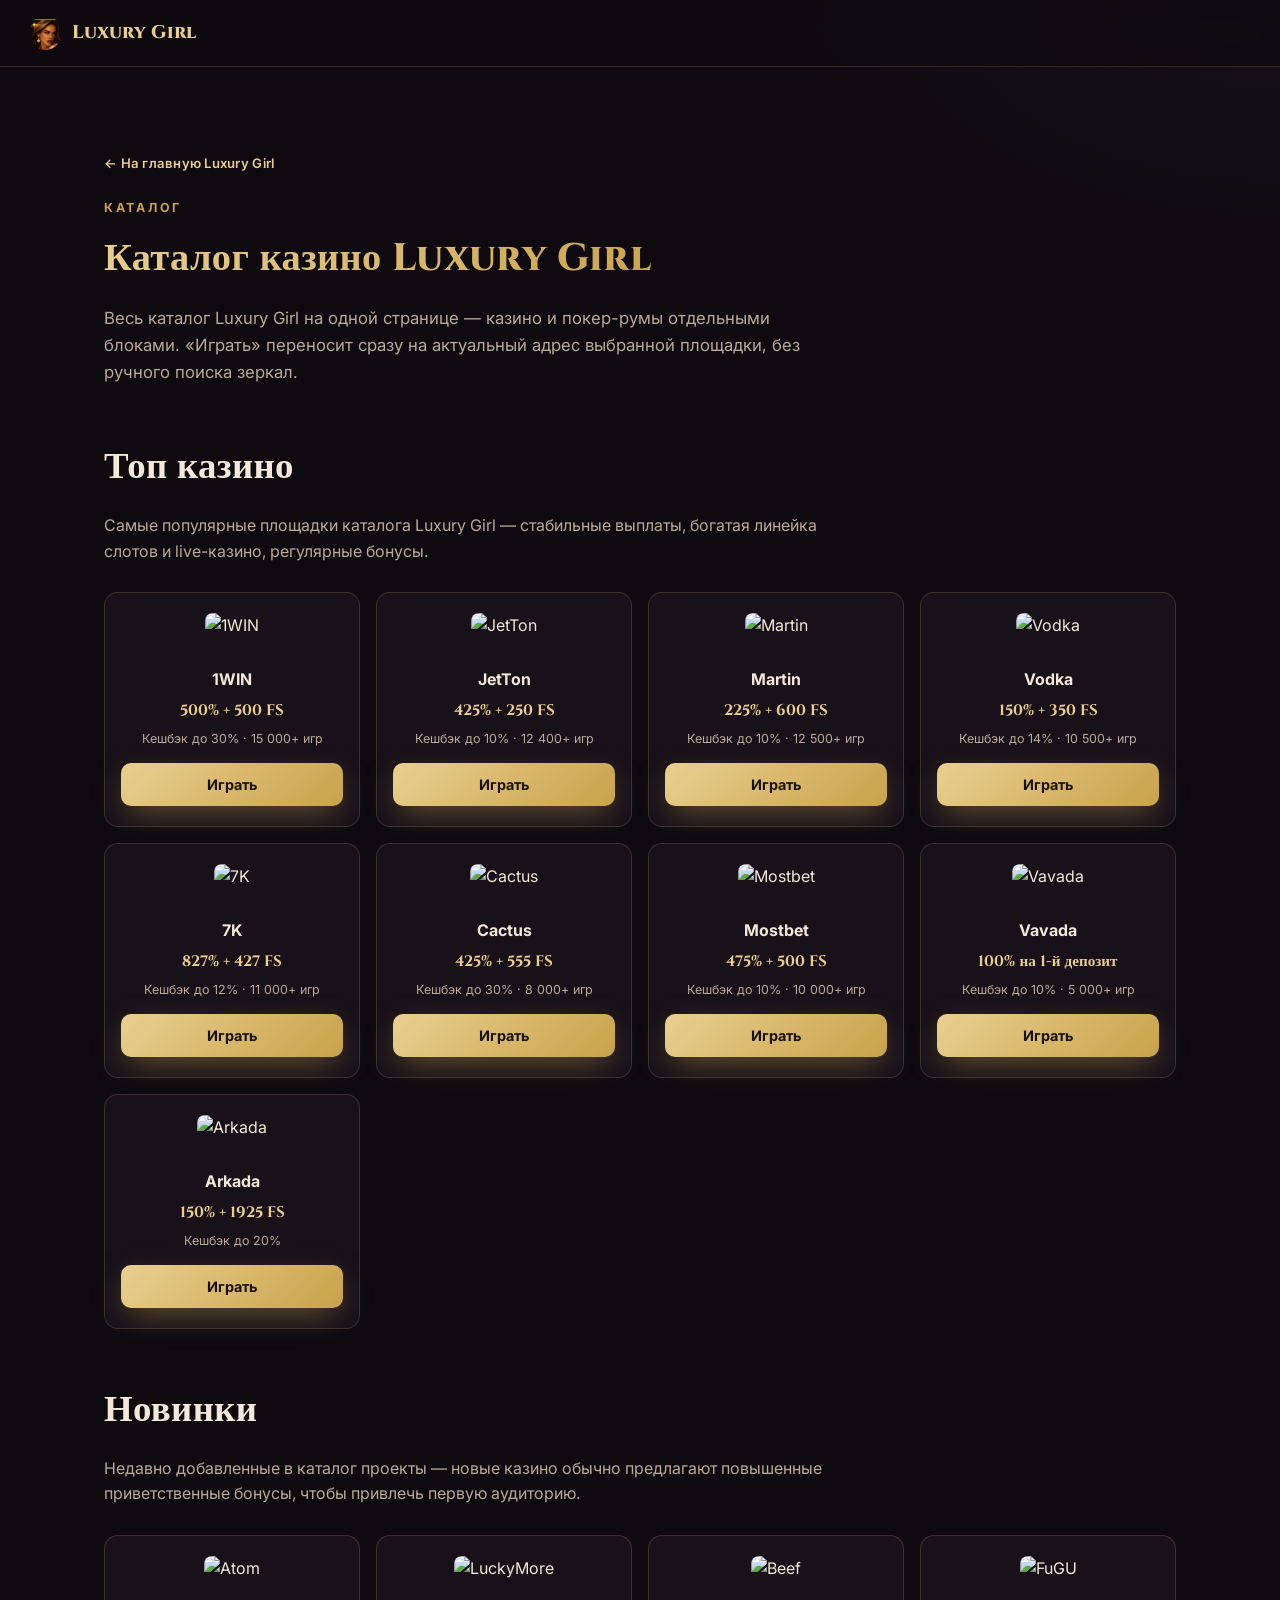
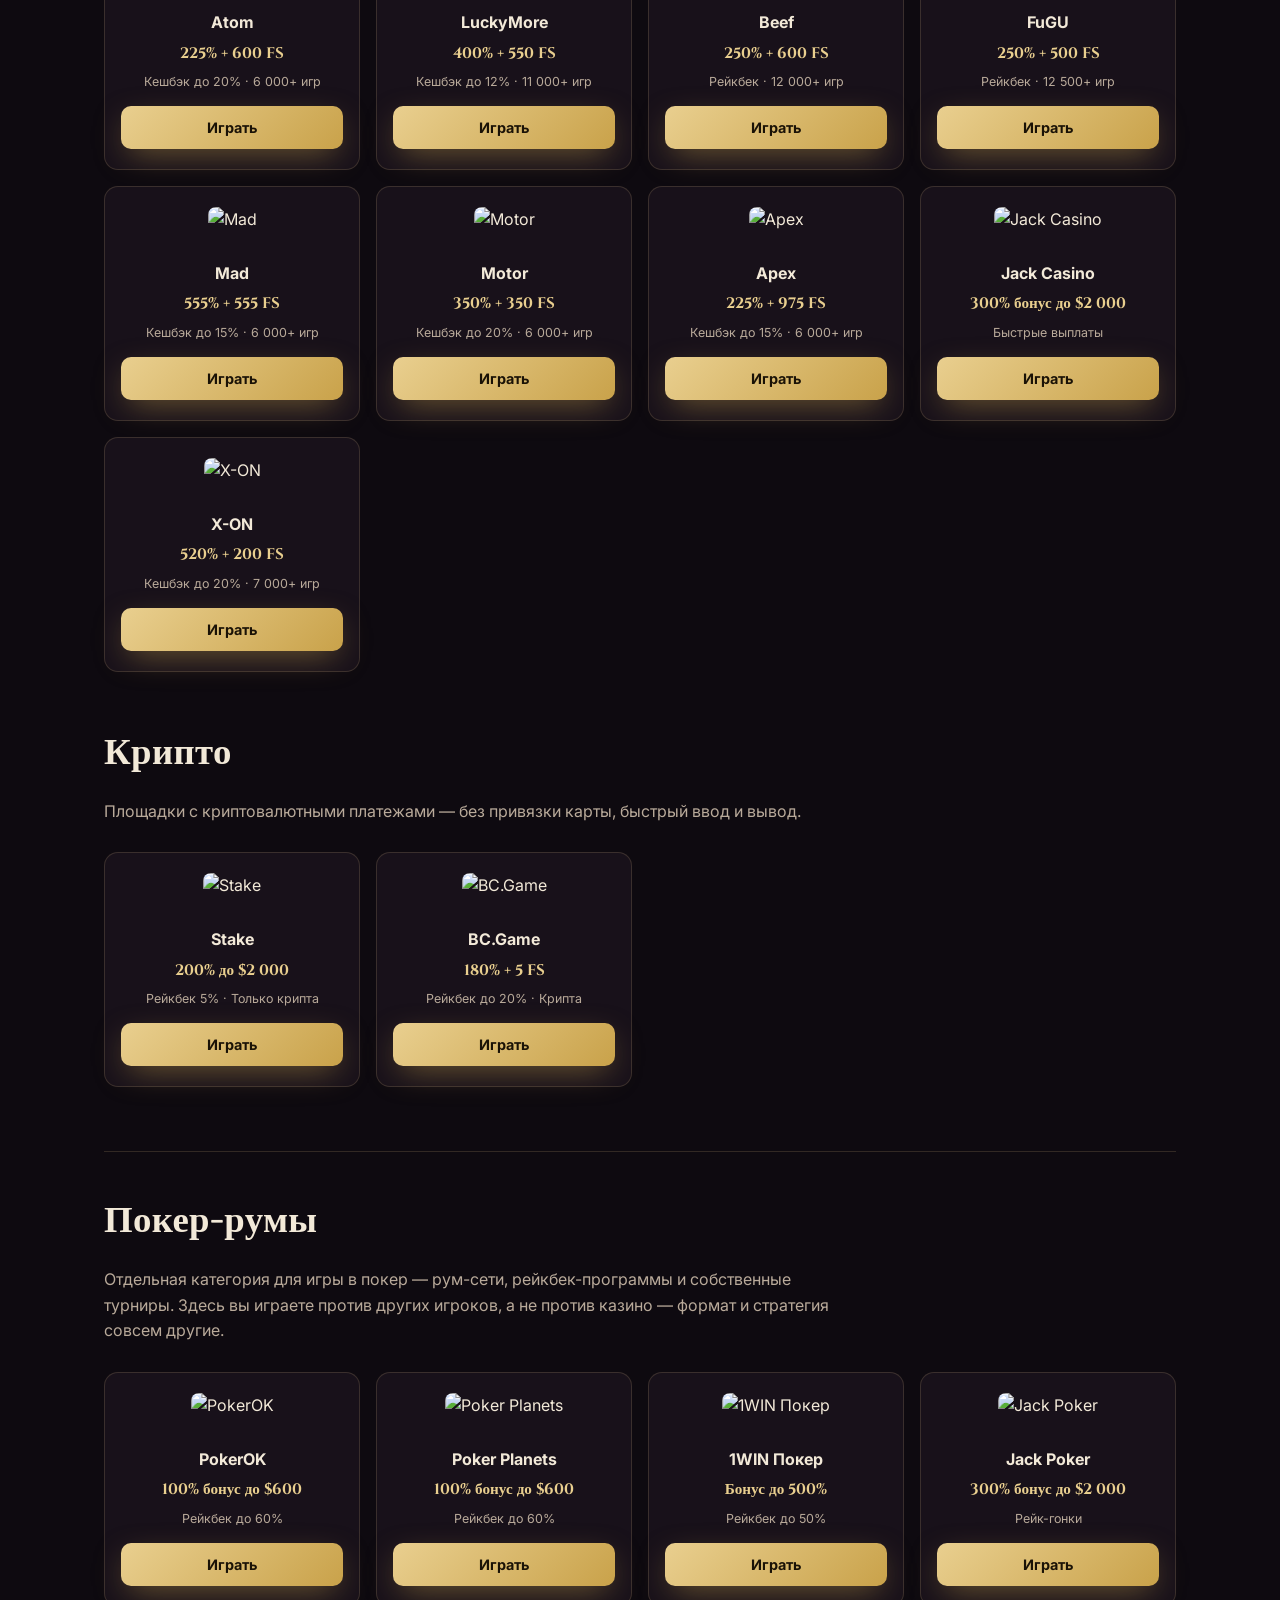
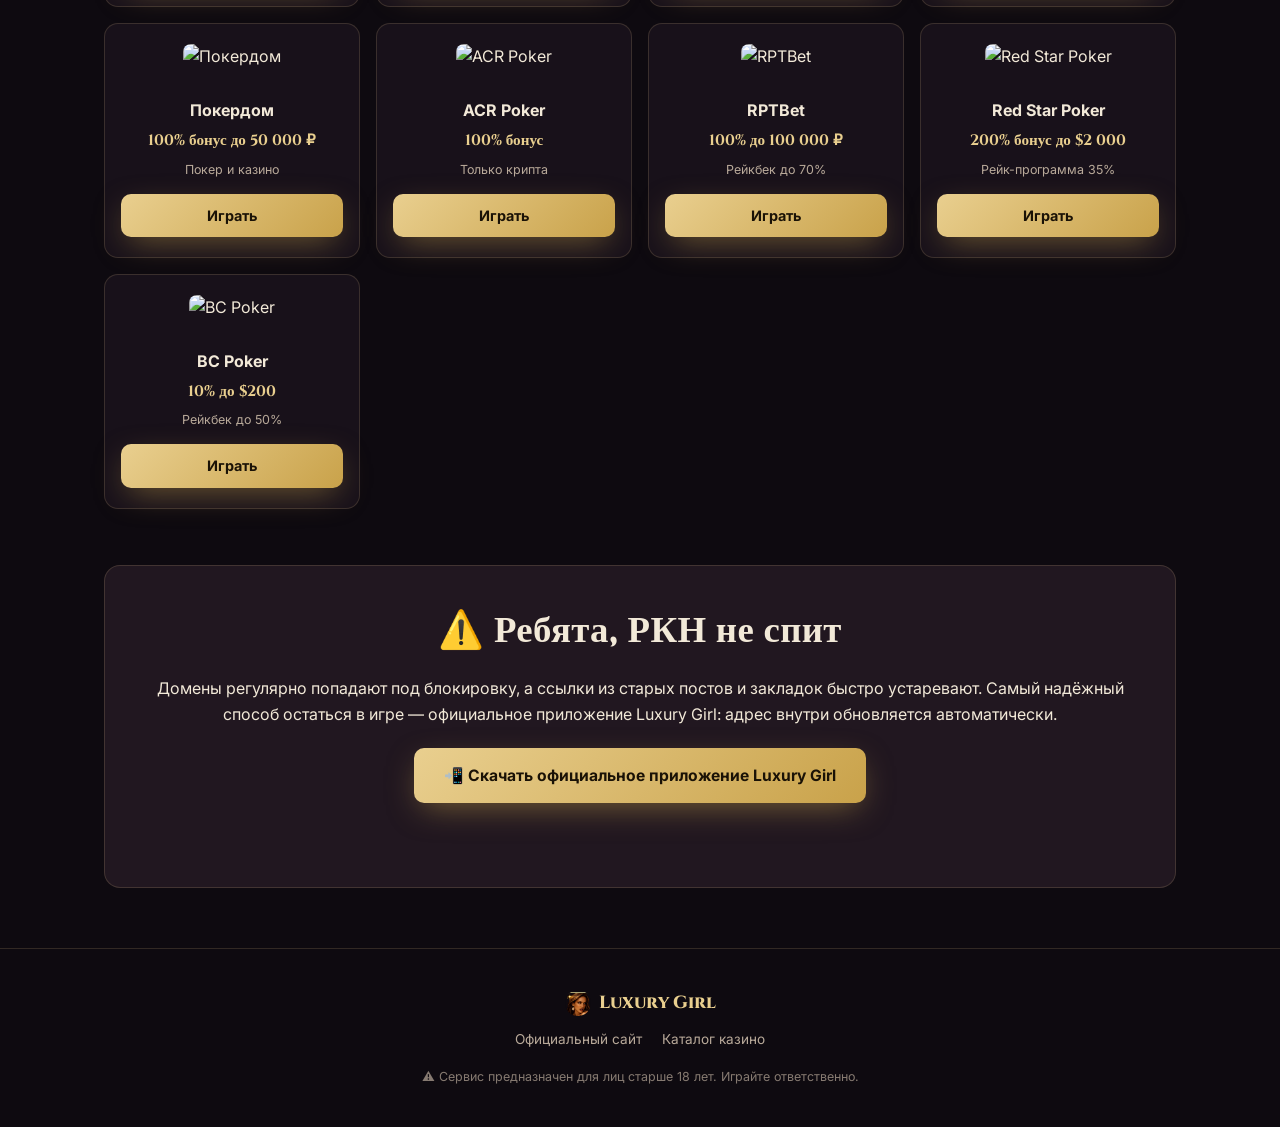
==== catalog/index.html @ 6edcc371 "Unique copy per site, fix broken logo paths" ====
<!DOCTYPE html>
<html lang="ru">
<head>
<meta charset="UTF-8"/>
<meta name="viewport" content="width=device-width, initial-scale=1.0"/>
<meta name="description" content="29+ казино и покер-румов в каталоге приложения Luxury Girl — с бонусами, кешбэком и мгновенным переходом по рабочей ссылке."/>
<meta name="robots" content="index, follow, max-snippet:-1, max-image-preview:large, max-video-preview:-1"/>
<title>Каталог казино и покер-румов Luxury Girl — 29+ площадок</title>
<link rel="canonical" href="https://luxury-girl-apps.github.io/catalog/"/>
<link rel="icon" type="image/x-icon" href="https://luxury-girl-apps.github.io/favicon.ico"/>
<meta name="theme-color" content="#0a0806"/>
<meta property="og:title" content="Каталог казино и покер-румов Luxury Girl — 29+ площадок"/>
<meta property="og:description" content="29+ казино и покер-румов в каталоге приложения Luxury Girl — с бонусами, кешбэком и мгновенным переходом по рабочей ссылке."/>
<meta property="og:type" content="website"/>
<meta property="og:url" content="https://luxury-girl-apps.github.io/catalog/"/>
<meta property="og:locale" content="ru_RU"/>
<link rel="stylesheet" href="https://luxury-girl-apps.github.io/style.css"/>
<style>
.play-catalog-grid{display:grid;grid-template-columns:repeat(4,1fr);gap:16px;margin-top:28px}
.play-card{background:var(--surface);border:1px solid var(--edge);border-radius:14px;padding:20px 16px;display:flex;flex-direction:column;align-items:center;gap:6px;text-align:center;transition:border-color .2s, transform .2s}
.play-card:hover{border-color:var(--gold);transform:translateY(-2px)}
.play-card-logo{max-width:100%;height:44px;object-fit:contain;border-radius:8px;margin-bottom:4px}
.play-card-name{font-weight:700;color:var(--ink)}
.play-card-bonus{font-family:"Cinzel",serif;font-weight:700;color:var(--gold-bright);font-size:.95rem}
.play-card-desc{font-size:.78rem;color:var(--ink-dim);margin-bottom:8px}
.play-card-btn{width:100%;padding:10px;border-radius:10px;font-size:.9rem;text-align:center;text-decoration:none;display:block;margin-top:auto}
.catalog-section{margin-top:52px}
.catalog-section:first-of-type{margin-top:36px}
.catalog-section h2{margin-bottom:8px}
.catalog-section .snippet{color:var(--ink-dim);max-width:760px;line-height:1.6}
.poker-divider{margin:64px 0 0;padding-top:40px;border-top:1px solid var(--edge)}
.rkn-warning{background:var(--surface-2);border:1px solid var(--edge);border-radius:16px;padding:36px 28px;text-align:center;margin-top:56px}
.rkn-warning h2{margin-top:0}
@media (max-width:900px){.play-catalog-grid{grid-template-columns:repeat(3,1fr)}}
@media (max-width:640px){.play-catalog-grid{grid-template-columns:repeat(2,1fr)}}
</style>
</head>
<body>

<nav>
  <a href="https://luxury-girl-apps.github.io/" class="logo"><img src="https://luxury-girl-apps.github.io/img/logo.webp" alt="Luxury Girl" class="logo-icon">Luxury Girl</a>
</nav>

<section class="legal-page">
  <div class="container">
    <a class="back-link" href="https://luxury-girl-apps.github.io/">← На главную Luxury Girl</a>
    <div class="section-label">Каталог</div>
    <h1 class="page-title">Каталог казино Luxury Girl</h1>
    <p class="lede">Весь каталог Luxury Girl на одной странице — казино и покер-румы отдельными блоками. «Играть» переносит сразу на актуальный адрес выбранной площадки, без ручного поиска зеркал.</p>

    <div class="catalog-section">
      <h2>Топ казино</h2>
      <p class="snippet">Самые популярные площадки каталога Luxury Girl — стабильные выплаты, богатая линейка слотов и live-казино, регулярные бонусы.</p>
      <div class="play-catalog-grid">
      <div class="play-card">
        <img src="https://luxurygirl.online/logos/logo_1win.png" alt="1WIN" class="play-card-logo" loading="lazy">
        <div class="play-card-name">1WIN</div>
        <div class="play-card-bonus">500% + 500 FS</div>
        <div class="play-card-desc">Кешбэк до 30% · 15 000+ игр</div>
        <a class="btn-primary play-card-btn" href="https://lkqz.cc/1595e465" target="_blank" rel="nofollow sponsored noopener">Играть</a>
      </div>
      <div class="play-card">
        <img src="https://luxurygirl.online/logos/logo_jetton.png" alt="JetTon" class="play-card-logo" loading="lazy">
        <div class="play-card-name">JetTon</div>
        <div class="play-card-bonus">425% + 250 FS</div>
        <div class="play-card-desc">Кешбэк до 10% · 12 400+ игр</div>
        <a class="btn-primary play-card-btn" href="https://jtredportal.com/chDl06JGBfo?click_id={click_id}" target="_blank" rel="nofollow sponsored noopener">Играть</a>
      </div>
      <div class="play-card">
        <img src="https://luxurygirl.online/logos/logo_martin.png" alt="Martin" class="play-card-logo" loading="lazy">
        <div class="play-card-name">Martin</div>
        <div class="play-card-bonus">225% + 600 FS</div>
        <div class="play-card-desc">Кешбэк до 10% · 12 500+ игр</div>
        <a class="btn-primary play-card-btn" href="https://martinway66.com/ca64e680c" target="_blank" rel="nofollow sponsored noopener">Играть</a>
      </div>
      <div class="play-card">
        <img src="https://luxurygirl.online/logos/logo_vodka.png" alt="Vodka" class="play-card-logo" loading="lazy">
        <div class="play-card-name">Vodka</div>
        <div class="play-card-bonus">150% + 350 FS</div>
        <div class="play-card-desc">Кешбэк до 14% · 10 500+ игр</div>
        <a class="btn-primary play-card-btn" href="https://go021506.com?id=16579&amp;modal=reg" target="_blank" rel="nofollow sponsored noopener">Играть</a>
      </div>
      <div class="play-card">
        <img src="https://luxurygirl.online/logos/logo_7k.png" alt="7K" class="play-card-logo" loading="lazy">
        <div class="play-card-name">7K</div>
        <div class="play-card-bonus">827% + 427 FS</div>
        <div class="play-card-desc">Кешбэк до 12% · 11 000+ игр</div>
        <a class="btn-primary play-card-btn" href="https://pushlinkpath.com/l/68828f52f1a158f076002cda" target="_blank" rel="nofollow sponsored noopener">Играть</a>
      </div>
      <div class="play-card">
        <img src="https://luxurygirl.online/logos/logo_cactus.png" alt="Cactus" class="play-card-logo" loading="lazy">
        <div class="play-card-name">Cactus</div>
        <div class="play-card-bonus">425% + 555 FS</div>
        <div class="play-card-desc">Кешбэк до 30% · 8 000+ игр</div>
        <a class="btn-primary play-card-btn" href="https://lavistaenriqueta.xyz/affiliate/c_fi7yl1hs" target="_blank" rel="nofollow sponsored noopener">Играть</a>
      </div>
      <div class="play-card">
        <img src="https://luxurygirl.online/logos/logo_mostbet.png" alt="Mostbet" class="play-card-logo" loading="lazy">
        <div class="play-card-name">Mostbet</div>
        <div class="play-card-bonus">475% + 500 FS</div>
        <div class="play-card-desc">Кешбэк до 10% · 10 000+ игр</div>
        <a class="btn-primary play-card-btn" href="https://kxfmqfgmb.com/FDVF" target="_blank" rel="nofollow sponsored noopener">Играть</a>
      </div>
      <div class="play-card">
        <img src="https://luxurygirl.online/logos/logo_vavada.png" alt="Vavada" class="play-card-logo" loading="lazy">
        <div class="play-card-name">Vavada</div>
        <div class="play-card-bonus">100% на 1-й депозит</div>
        <div class="play-card-desc">Кешбэк до 10% · 5 000+ игр</div>
        <a class="btn-primary play-card-btn" href="https://getruvada.com/?promo=f817e4de-e818-443d-9e36-d2ecfb950820&amp;target=register" target="_blank" rel="nofollow sponsored noopener">Играть</a>
      </div>
      <div class="play-card">
        <img src="https://luxurygirl.online/logos/logo_arkada.png" alt="Arkada" class="play-card-logo" loading="lazy">
        <div class="play-card-name">Arkada</div>
        <div class="play-card-bonus">150% + 1925 FS</div>
        <div class="play-card-desc">Кешбэк до 20%</div>
        <a class="btn-primary play-card-btn" href="https://lustrous-way.com/sefef8bc5" target="_blank" rel="nofollow sponsored noopener">Играть</a>
      </div>
      </div>
    </div>

    <div class="catalog-section">
      <h2>Новинки</h2>
      <p class="snippet">Недавно добавленные в каталог проекты — новые казино обычно предлагают повышенные приветственные бонусы, чтобы привлечь первую аудиторию.</p>
      <div class="play-catalog-grid">
      <div class="play-card">
        <img src="https://luxurygirl.online/logos/logo_atom.png" alt="Atom" class="play-card-logo" loading="lazy">
        <div class="play-card-name">Atom</div>
        <div class="play-card-bonus">225% + 600 FS</div>
        <div class="play-card-desc">Кешбэк до 20% · 6 000+ игр</div>
        <a class="btn-primary play-card-btn" href="https://stellar-sprint.com/so8f1awcp" target="_blank" rel="nofollow sponsored noopener">Играть</a>
      </div>
      <div class="play-card">
        <img src="https://luxurygirl.online/logos/logo_luckymore.webp" alt="LuckyMore" class="play-card-logo" loading="lazy">
        <div class="play-card-name">LuckyMore</div>
        <div class="play-card-bonus">400% + 550 FS</div>
        <div class="play-card-desc">Кешбэк до 12% · 11 000+ игр</div>
        <a class="btn-primary play-card-btn" href="https://luckmoreprophecy.xyz/affiliate/l_six1h4vj?path=%2Fregistration" target="_blank" rel="nofollow sponsored noopener">Играть</a>
      </div>
      <div class="play-card">
        <img src="https://luxurygirl.online/logos/logo_beef.png" alt="Beef" class="play-card-logo" loading="lazy">
        <div class="play-card-name">Beef</div>
        <div class="play-card-bonus">250% + 600 FS</div>
        <div class="play-card-desc">Рейкбек · 12 000+ игр</div>
        <a class="btn-primary play-card-btn" href="https://beefway69.com/c365fd5bb" target="_blank" rel="nofollow sponsored noopener">Играть</a>
      </div>
      <div class="play-card">
        <img src="https://luxurygirl.online/logos/logo_fugu.png" alt="FuGU" class="play-card-logo" loading="lazy">
        <div class="play-card-name">FuGU</div>
        <div class="play-card-bonus">250% + 500 FS</div>
        <div class="play-card-desc">Рейкбек · 12 500+ игр</div>
        <a class="btn-primary play-card-btn" href="https://fuguway610.com/cf0c602f9" target="_blank" rel="nofollow sponsored noopener">Играть</a>
      </div>
      <div class="play-card">
        <img src="https://luxurygirl.online/logos/mad.png" alt="Mad" class="play-card-logo" loading="lazy">
        <div class="play-card-name">Mad</div>
        <div class="play-card-bonus">555% + 555 FS</div>
        <div class="play-card-desc">Кешбэк до 15% · 6 000+ игр</div>
        <a class="btn-primary play-card-btn" href="https://nexopath.co/affiliate/m_cash8z7t?path=%2Fregistration" target="_blank" rel="nofollow sponsored noopener">Играть</a>
      </div>
      <div class="play-card">
        <img src="https://luxurygirl.online/logos/logo_motor.png" alt="Motor" class="play-card-logo" loading="lazy">
        <div class="play-card-name">Motor</div>
        <div class="play-card-bonus">350% + 350 FS</div>
        <div class="play-card-desc">Кешбэк до 20% · 6 000+ игр</div>
        <a class="btn-primary play-card-btn" href="https://stellar-propel.com/sdyv81zii" target="_blank" rel="nofollow sponsored noopener">Играть</a>
      </div>
      <div class="play-card">
        <img src="https://luxurygirl.online/logos/logo_apex.png" alt="Apex" class="play-card-logo" loading="lazy">
        <div class="play-card-name">Apex</div>
        <div class="play-card-bonus">225% + 975 FS</div>
        <div class="play-card-desc">Кешбэк до 15% · 6 000+ игр</div>
        <a class="btn-primary play-card-btn" href="https://stakr-apx.com/adhizibbd1" target="_blank" rel="nofollow sponsored noopener">Играть</a>
      </div>
      <div class="play-card">
        <img src="https://luxurygirl.online/logos/logo_jackcasino.png" alt="Jack Casino" class="play-card-logo" loading="lazy">
        <div class="play-card-name">Jack Casino</div>
        <div class="play-card-bonus">300% бонус до $2 000</div>
        <div class="play-card-desc">Быстрые выплаты</div>
        <a class="btn-primary play-card-btn" href="https://go.jack-full.com/1bbmf3fo" target="_blank" rel="nofollow sponsored noopener">Играть</a>
      </div>
      <div class="play-card">
        <img src="https://luxurygirl.online/logos/logo_xon.png" alt="X-ON" class="play-card-logo" loading="lazy">
        <div class="play-card-name">X-ON</div>
        <div class="play-card-bonus">520% + 200 FS</div>
        <div class="play-card-desc">Кешбэк до 20% · 7 000+ игр</div>
        <a class="btn-primary play-card-btn" href="https://onxpromomelead.com/l/6998e59354b03083c60a1be2" target="_blank" rel="nofollow sponsored noopener">Играть</a>
      </div>
      </div>
    </div>

    <div class="catalog-section">
      <h2>Крипто</h2>
      <p class="snippet">Площадки с криптовалютными платежами — без привязки карты, быстрый ввод и вывод.</p>
      <div class="play-catalog-grid">
      <div class="play-card">
        <img src="https://luxurygirl.online/logos/logo_stake.webp" alt="Stake" class="play-card-logo" loading="lazy">
        <div class="play-card-name">Stake</div>
        <div class="play-card-bonus">200% до $2 000</div>
        <div class="play-card-desc">Рейкбек 5% · Только крипта</div>
        <a class="btn-primary play-card-btn" href="https://stake.com/?c=79df1c628a" target="_blank" rel="nofollow sponsored noopener">Играть</a>
      </div>
      <div class="play-card">
        <img src="https://luxurygirl.online/logos/logo_bcgame.webp" alt="BC.Game" class="play-card-logo" loading="lazy">
        <div class="play-card-name">BC.Game</div>
        <div class="play-card-bonus">180% + 5 FS</div>
        <div class="play-card-desc">Рейкбек до 20% · Крипта</div>
        <a class="btn-primary play-card-btn" href="https://bc.game/i-z3j876jt-n/" target="_blank" rel="nofollow sponsored noopener">Играть</a>
      </div>
      </div>
    </div>

    <div class="catalog-section poker-divider">
      <h2>Покер-румы</h2>
      <p class="snippet">Отдельная категория для игры в покер — рум-сети, рейкбек-программы и собственные турниры. Здесь вы играете против других игроков, а не против казино — формат и стратегия совсем другие.</p>
      <div class="play-catalog-grid">
      <div class="play-card">
        <img src="https://luxurygirl.online/logos/logo_pokerok.png" alt="PokerOK" class="play-card-logo" loading="lazy">
        <div class="play-card-name">PokerOK</div>
        <div class="play-card-bonus">100% бонус до $600</div>
        <div class="play-card-desc">Рейкбек до 60%</div>
        <a class="btn-primary play-card-btn" href="https://click2.ggpartners2.com/?serial=6422&amp;creative_id=13613&amp;anid=" target="_blank" rel="nofollow sponsored noopener">Играть</a>
      </div>
      <div class="play-card">
        <img src="https://luxurygirl.online/logos/logo_pokerplanets.png" alt="Poker Planets" class="play-card-logo" loading="lazy">
        <div class="play-card-name">Poker Planets</div>
        <div class="play-card-bonus">100% бонус до $600</div>
        <div class="play-card-desc">Рейкбек до 60%</div>
        <a class="btn-primary play-card-btn" href="https://trkpp.xyz/click?o=1&amp;a=114&amp;c=15&amp;link_id=10&amp;sub_id1=2" target="_blank" rel="nofollow sponsored noopener">Играть</a>
      </div>
      <div class="play-card">
        <img src="https://luxurygirl.online/logos/logo_1winpoker.png" alt="1WIN Покер" class="play-card-logo" loading="lazy">
        <div class="play-card-name">1WIN Покер</div>
        <div class="play-card-bonus">Бонус до 500%</div>
        <div class="play-card-desc">Рейкбек до 50%</div>
        <a class="btn-primary play-card-btn" href="https://lkqz.cc/1595e465" target="_blank" rel="nofollow sponsored noopener">Играть</a>
      </div>
      <div class="play-card">
        <img src="https://luxurygirl.online/logos/logo_jackcasino.png" alt="Jack Poker" class="play-card-logo" loading="lazy">
        <div class="play-card-name">Jack Poker</div>
        <div class="play-card-bonus">300% бонус до $2 000</div>
        <div class="play-card-desc">Рейк-гонки</div>
        <a class="btn-primary play-card-btn" href="https://go.jack-full.com/1bbmf3fo" target="_blank" rel="nofollow sponsored noopener">Играть</a>
      </div>
      <div class="play-card">
        <img src="https://luxurygirl.online/logos/logo_pokerdom.png" alt="Покердом" class="play-card-logo" loading="lazy">
        <div class="play-card-name">Покердом</div>
        <div class="play-card-bonus">100% бонус до 50 000 ₽</div>
        <div class="play-card-desc">Покер и казино</div>
        <a class="btn-primary play-card-btn" href="https://pdlinkthirtyseven.xyz/click/697899736bcc635ddd3088c7/322/16893/subaccount" target="_blank" rel="nofollow sponsored noopener">Играть</a>
      </div>
      <div class="play-card">
        <img src="https://luxurygirl.online/logos/logo_acr.png" alt="ACR Poker" class="play-card-logo" loading="lazy">
        <div class="play-card-name">ACR Poker</div>
        <div class="play-card-bonus">100% бонус</div>
        <div class="play-card-desc">Только крипта</div>
        <a class="btn-primary play-card-btn" href="https://go.wpnaffiliates.com/visit/?bta=237106&amp;brand=americascardroom" target="_blank" rel="nofollow sponsored noopener">Играть</a>
      </div>
      <div class="play-card">
        <img src="https://luxurygirl.online/logos/logo_rptbet.png" alt="RPTBet" class="play-card-logo" loading="lazy">
        <div class="play-card-name">RPTBet</div>
        <div class="play-card-bonus">100% до 100 000 ₽</div>
        <div class="play-card-desc">Рейкбек до 70%</div>
        <a class="btn-primary play-card-btn" href="https://click.rptbet.org/1RVtizRe" target="_blank" rel="nofollow sponsored noopener">Играть</a>
      </div>
      <div class="play-card">
        <img src="https://luxurygirl.online/logos/logo_redstar.png" alt="Red Star Poker" class="play-card-logo" loading="lazy">
        <div class="play-card-name">Red Star Poker</div>
        <div class="play-card-bonus">200% бонус до $2 000</div>
        <div class="play-card-desc">Рейк-программа 35%</div>
        <a class="btn-primary play-card-btn" href="https://c.rsppartners.com/clickthrgh?btag=a_13073b_41l_9" target="_blank" rel="nofollow sponsored noopener">Играть</a>
      </div>
      <div class="play-card">
        <img src="https://luxurygirl.online/logos/logo_bcpoker.webp" alt="BC Poker" class="play-card-logo" loading="lazy">
        <div class="play-card-name">BC Poker</div>
        <div class="play-card-bonus">10% до $200</div>
        <div class="play-card-desc">Рейкбек до 50%</div>
        <a class="btn-primary play-card-btn" href="https://bcpoker.com/s/W5IBLILr" target="_blank" rel="nofollow sponsored noopener">Играть</a>
      </div>
      </div>
    </div>

    <div class="rkn-warning">
      <h2>⚠️ Ребята, РКН не спит</h2>
      <p>Домены регулярно попадают под блокировку, а ссылки из старых постов и закладок быстро устаревают. Самый надёжный способ остаться в игре — официальное приложение Luxury Girl: адрес внутри обновляется автоматически.</p>
      <div class="cta-group" style="justify-content:center;margin-top:20px">
        <a class="btn-primary" href="https://luxurygirl.online/">📲 Скачать официальное приложение Luxury Girl</a>
      </div>
    </div>
  </div>
</section>

<footer>
  <div class="container">
    <div class="footer-logo"><img src="https://luxury-girl-apps.github.io/img/logo.webp" alt="Luxury Girl" class="logo-icon">Luxury Girl</div>
    <div class="footer-links">
      <a href="https://luxurygirl.online/">Официальный сайт</a>
      <a href="./">Каталог казино</a>
    </div>
    <p class="footer-note">⚠️ Сервис предназначен для лиц старше 18 лет. Играйте ответственно.</p>
  </div>
</footer>

</body>
</html>
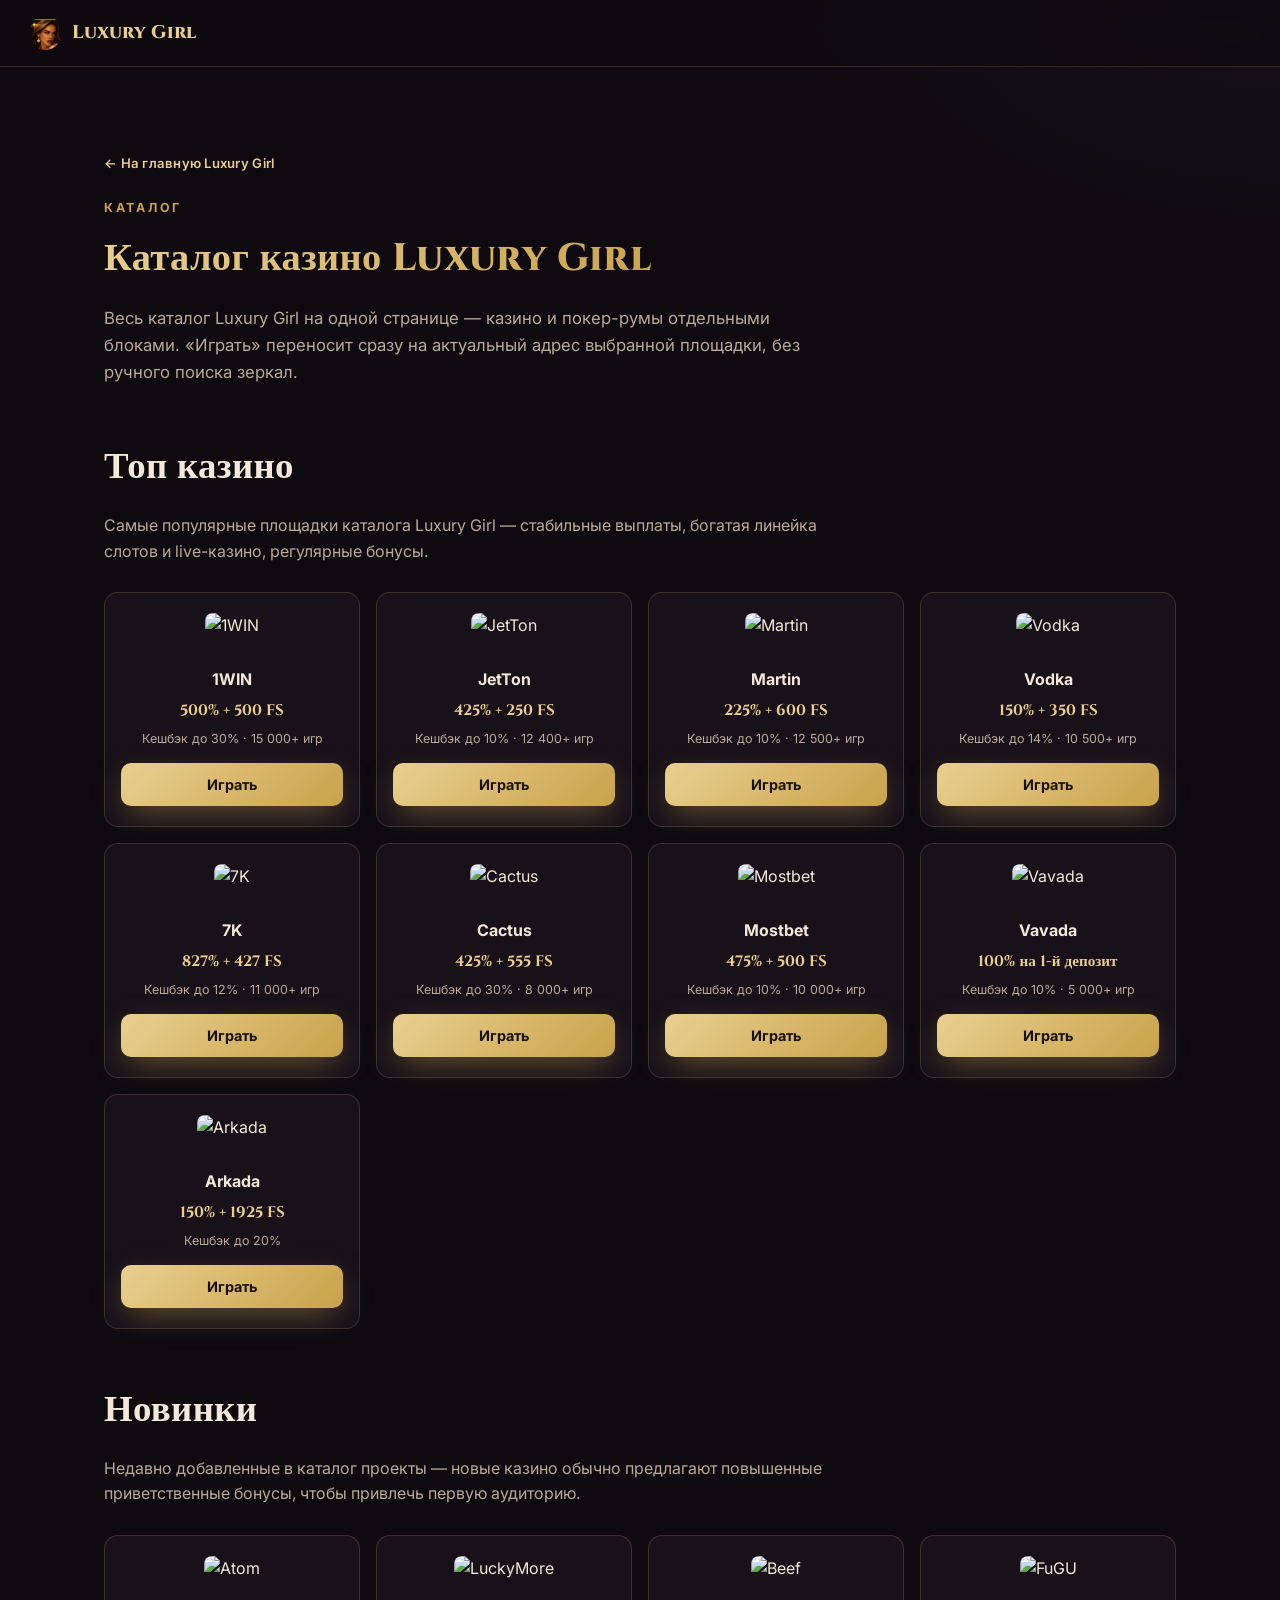
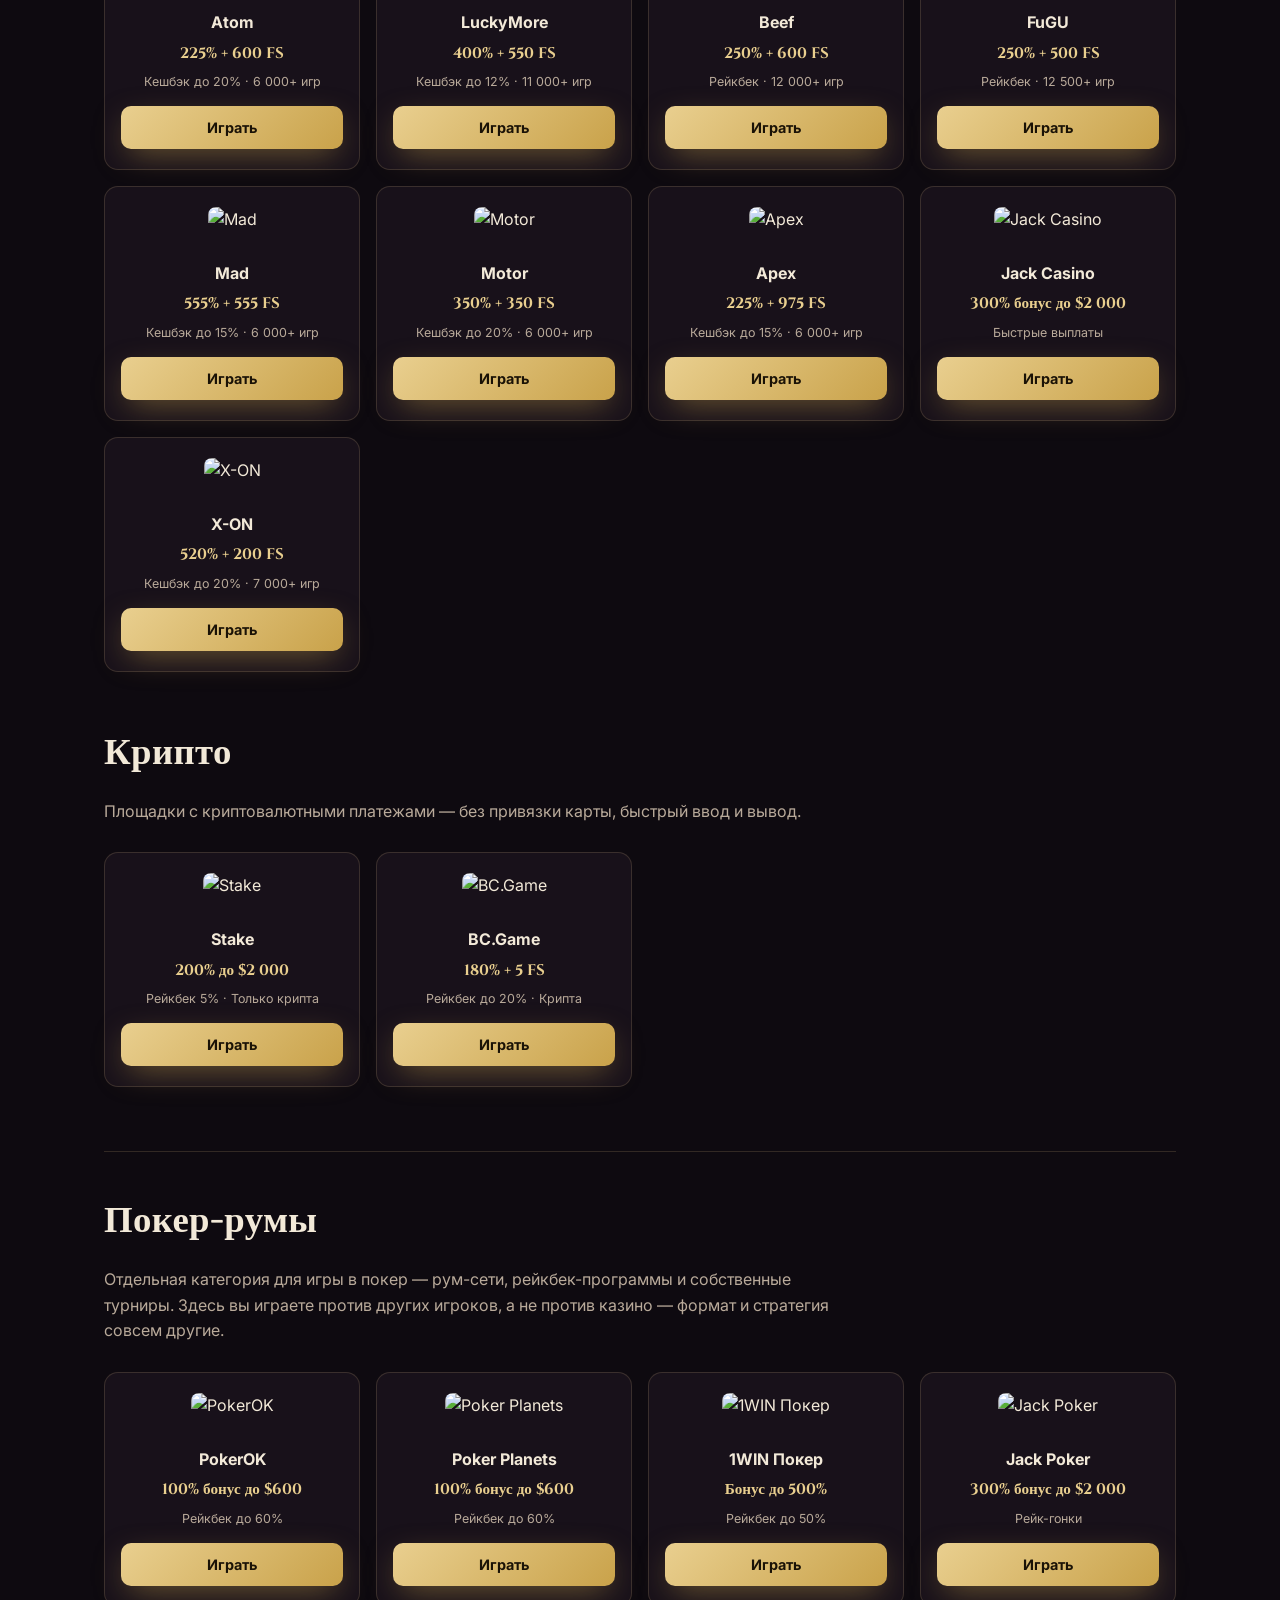
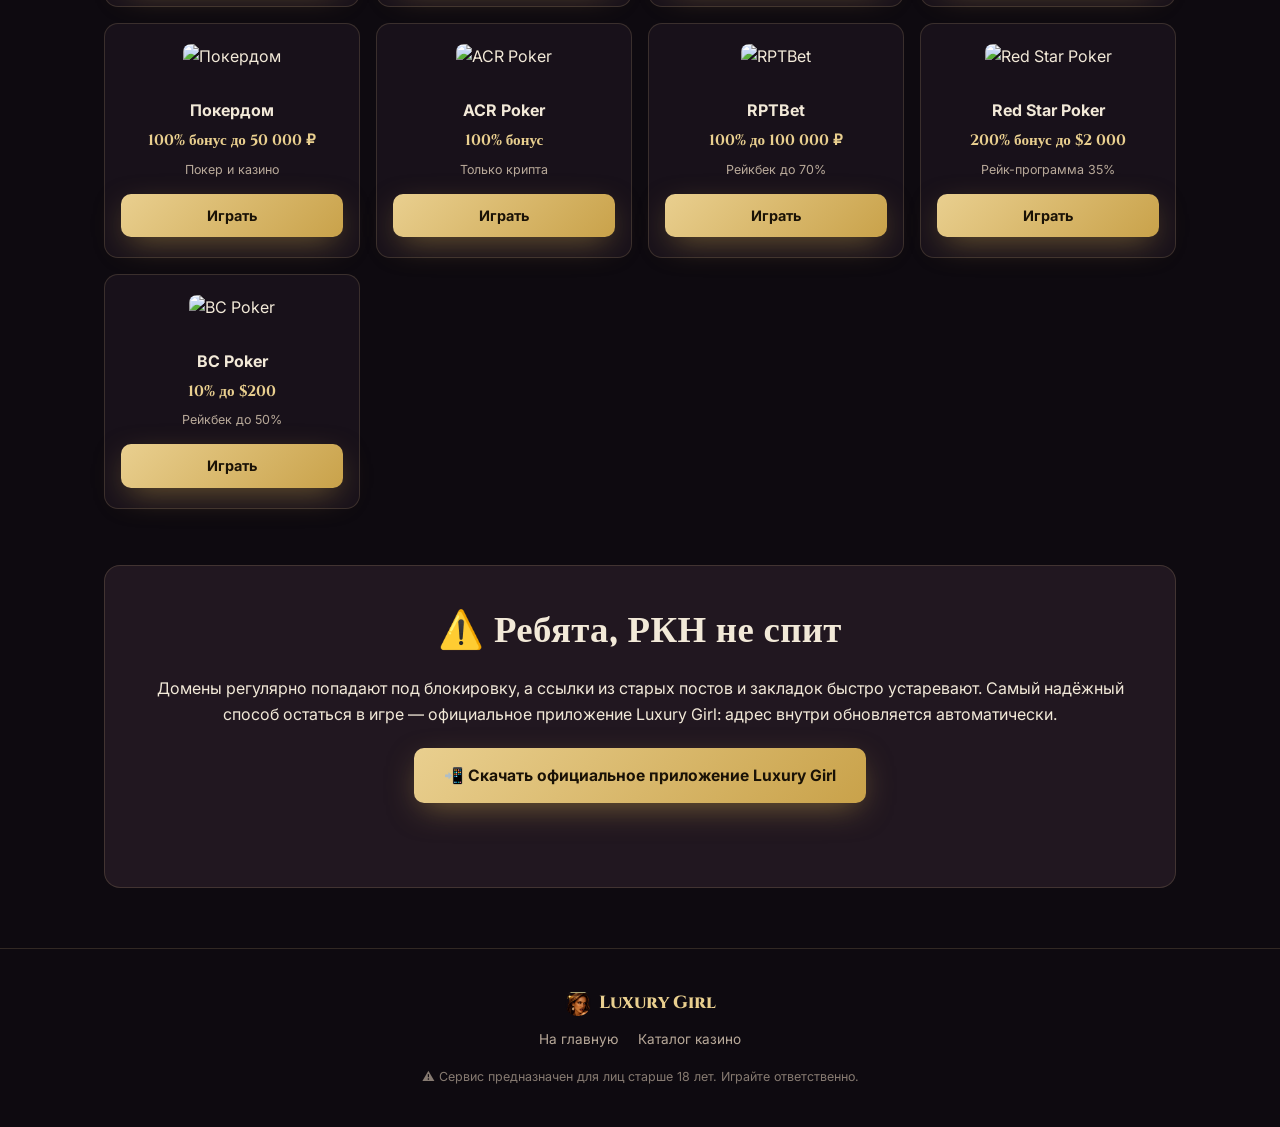
==== commit 157efcb9: "Footer links internal instead of production site" ====
--- a/catalog/index.html
+++ b/catalog/index.html
@@ -293,7 +293,7 @@
   <div class="container">
     <div class="footer-logo"><img src="https://luxury-girl-apps.github.io/img/logo.webp" alt="Luxury Girl" class="logo-icon">Luxury Girl</div>
     <div class="footer-links">
-      <a href="https://luxurygirl.online/">Официальный сайт</a>
+      <a href="https://luxury-girl-apps.github.io/">На главную</a>
       <a href="./">Каталог казино</a>
     </div>
     <p class="footer-note">⚠️ Сервис предназначен для лиц старше 18 лет. Играйте ответственно.</p>
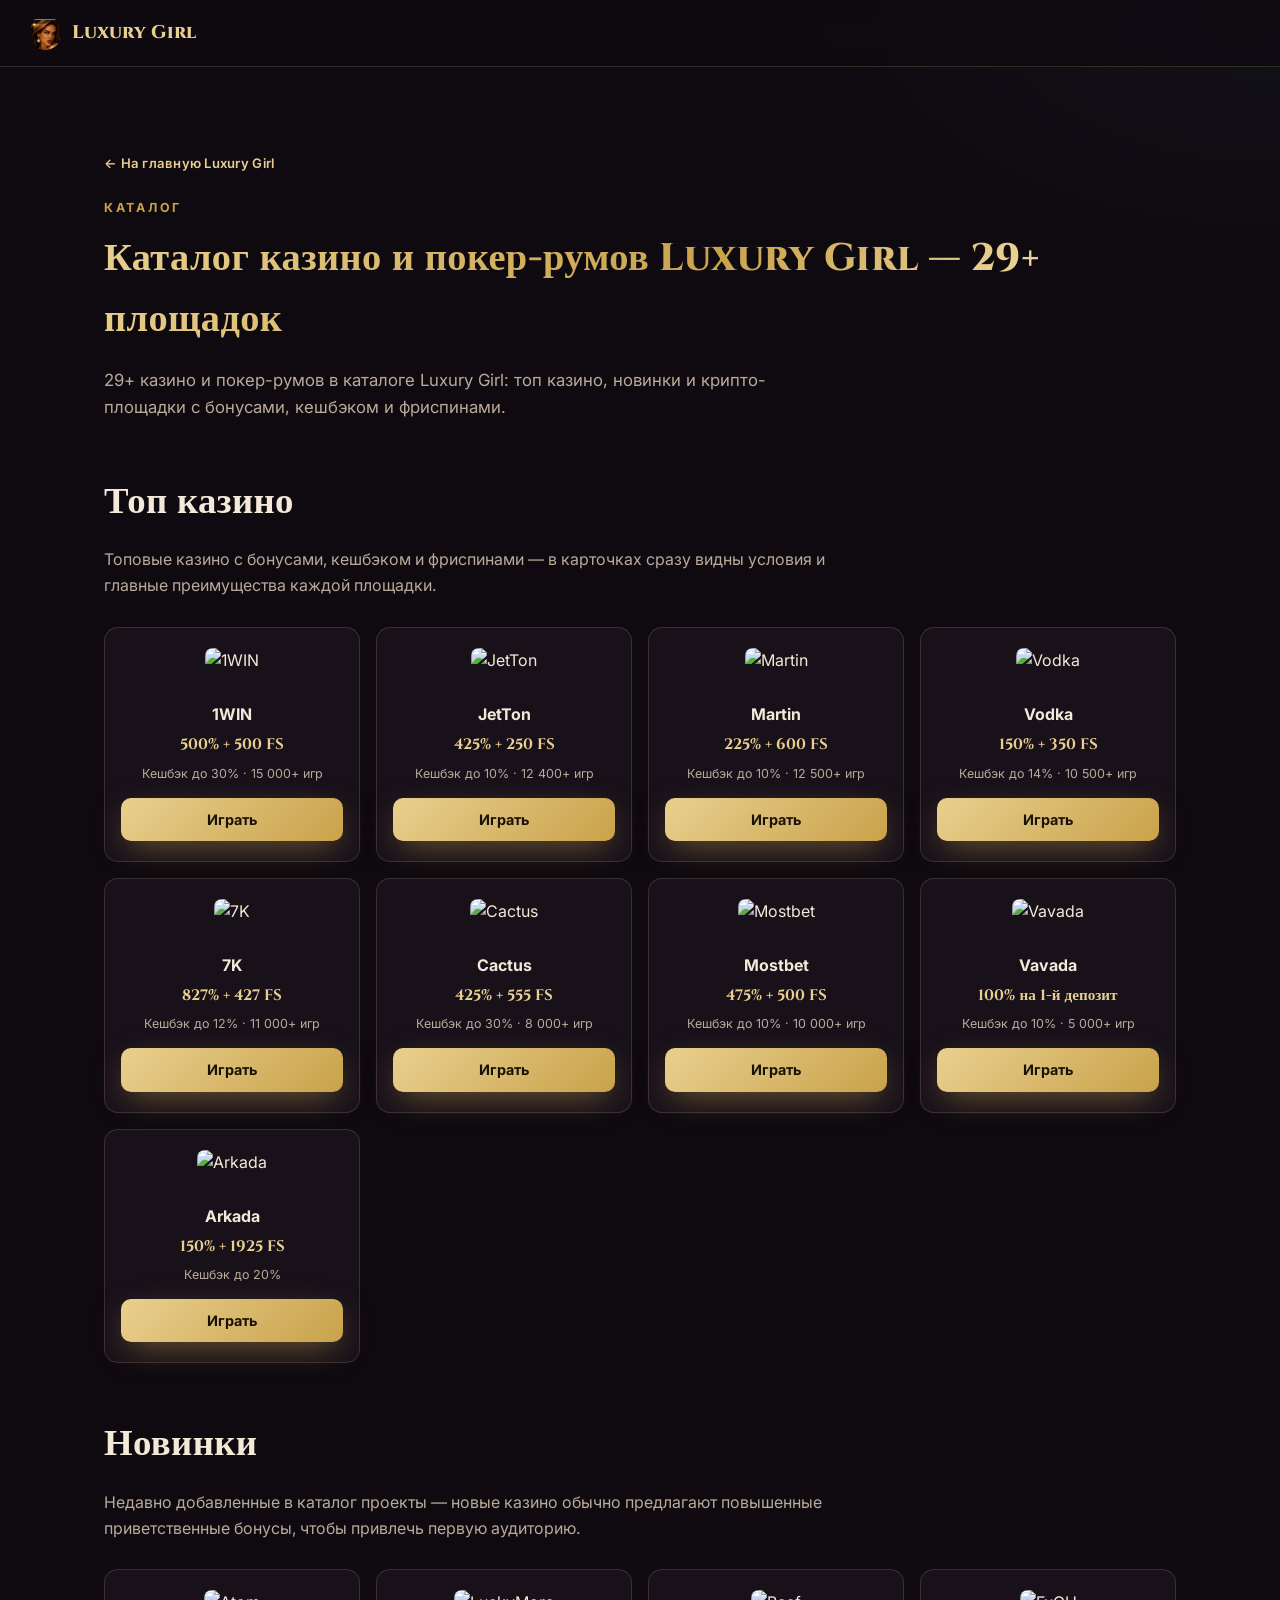
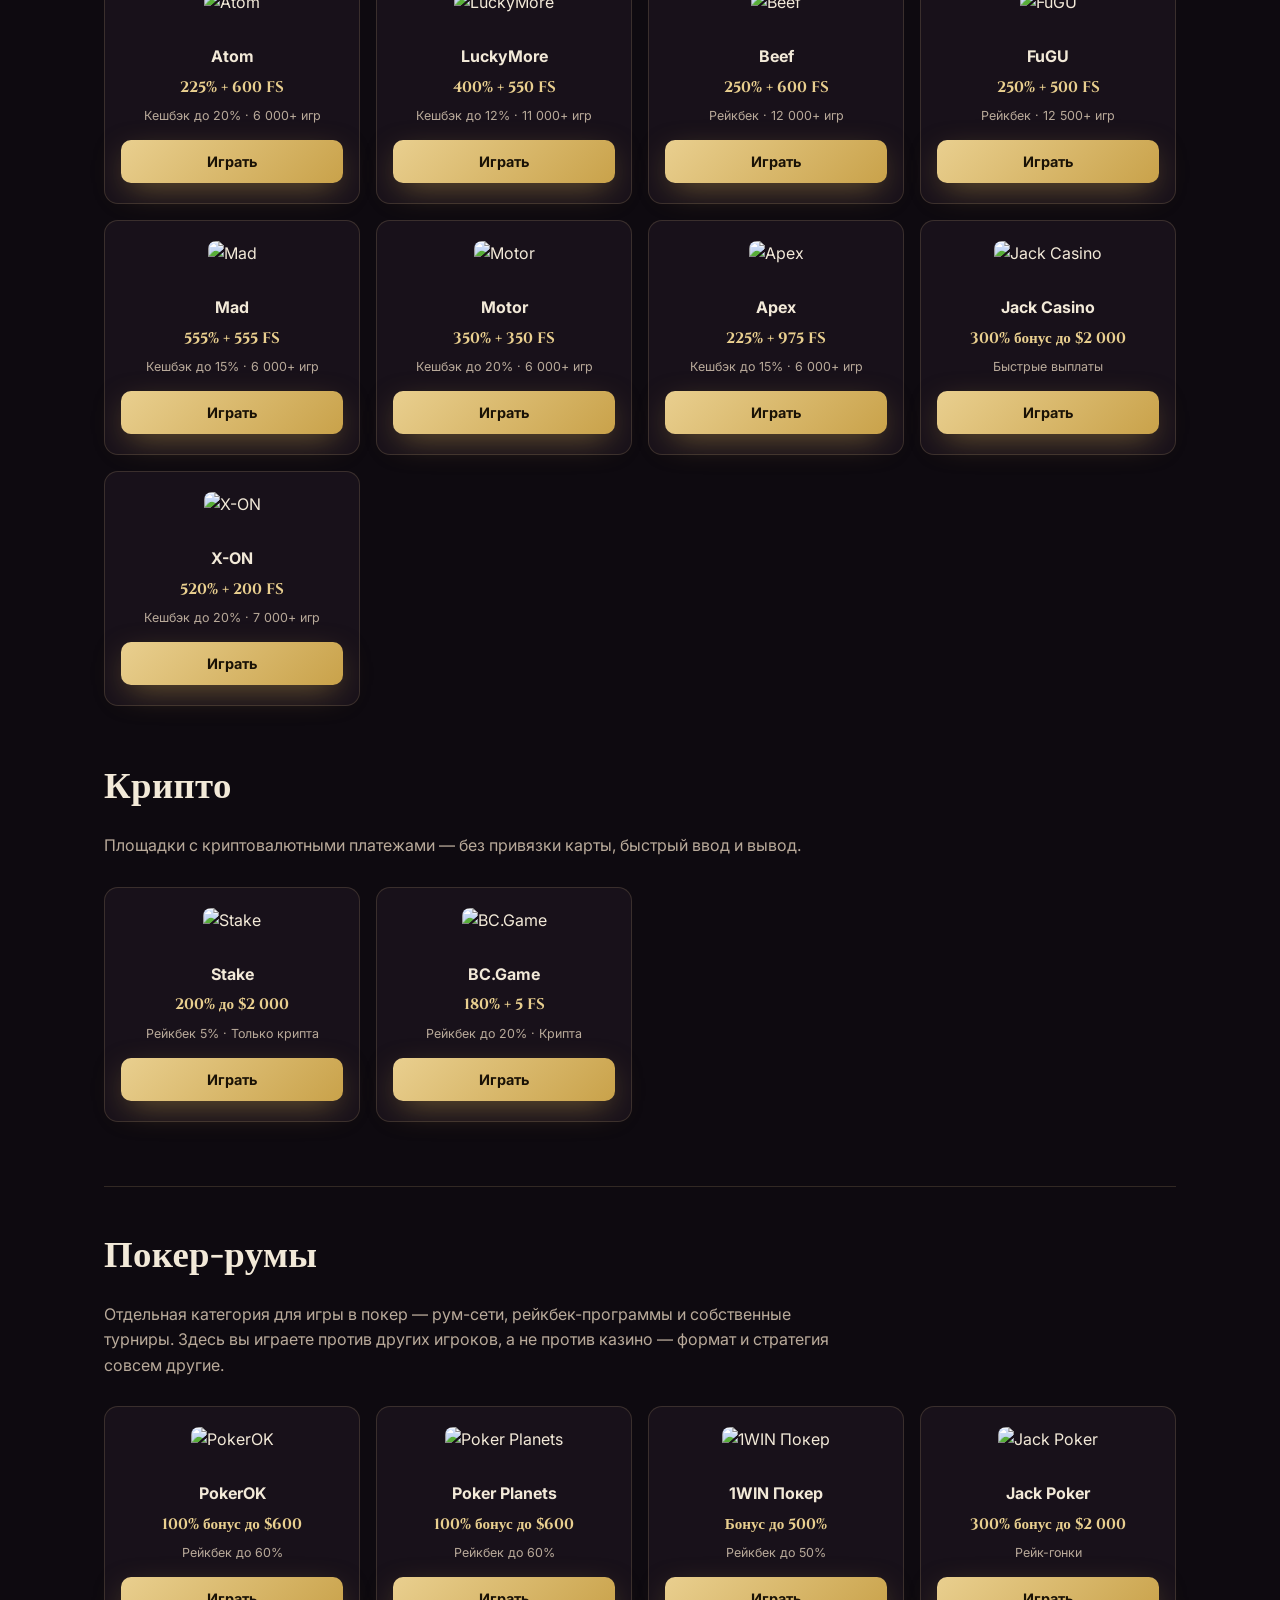
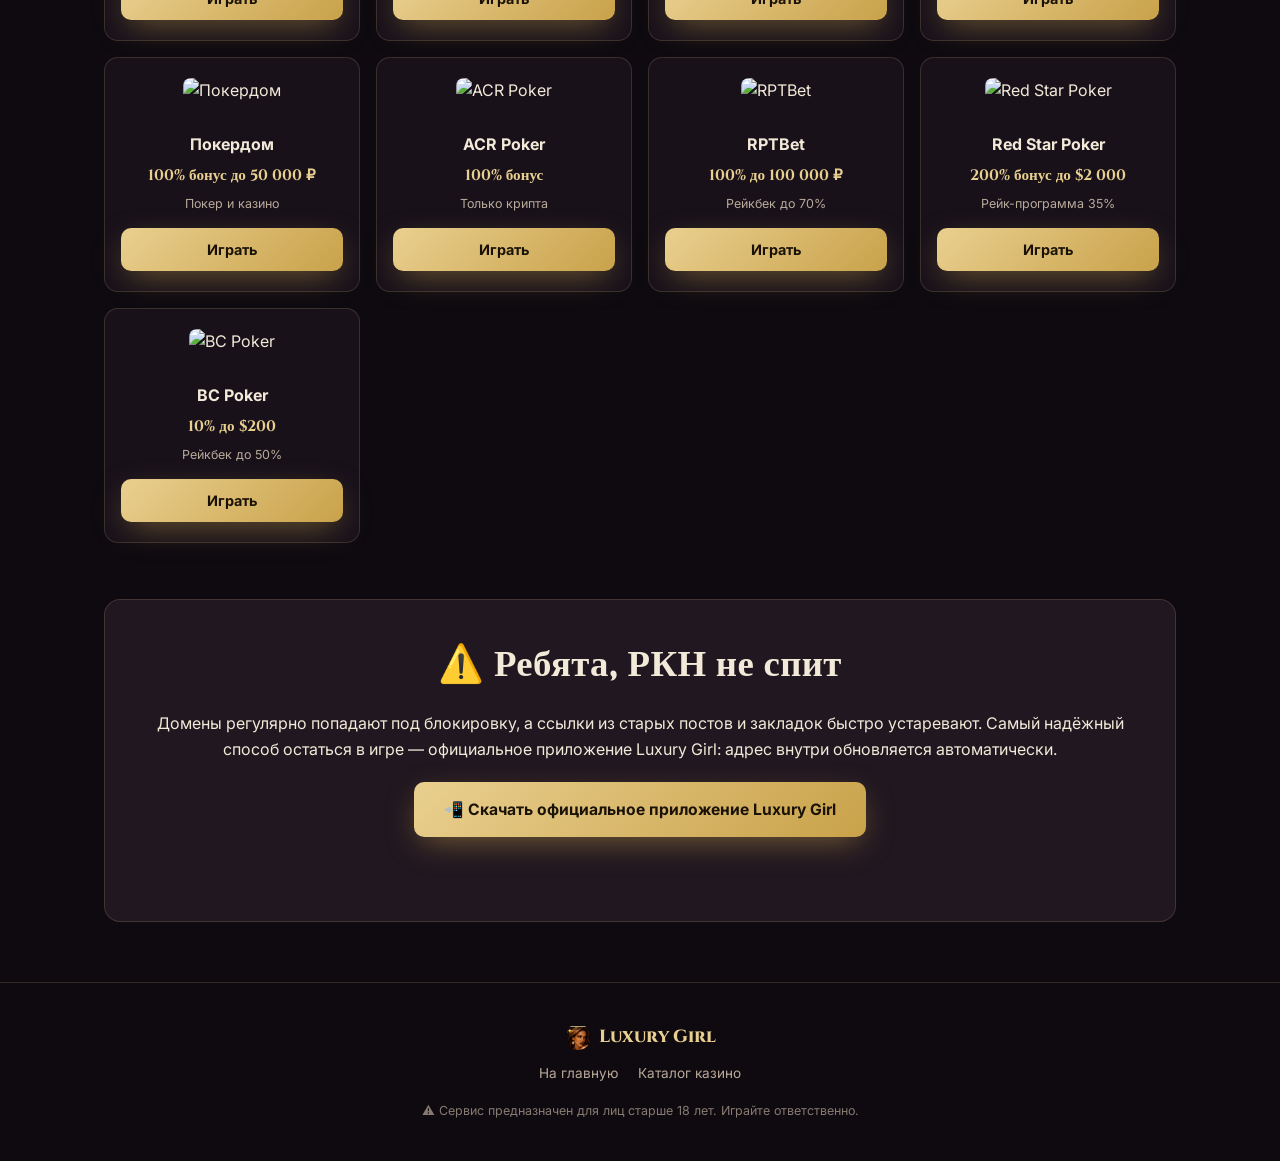
==== commit 704a9f28: "Rewrite H1, title, description, lede, top snippet" ====
--- a/catalog/index.html
+++ b/catalog/index.html
@@ -3,14 +3,14 @@
 <head>
 <meta charset="UTF-8"/>
 <meta name="viewport" content="width=device-width, initial-scale=1.0"/>
-<meta name="description" content="29+ казино и покер-румов в каталоге приложения Luxury Girl — с бонусами, кешбэком и мгновенным переходом по рабочей ссылке."/>
+<meta name="description" content="Каталог Luxury Girl: 29+ казино и покер-румов с бонусами, кешбэком и фриспинами. Рабочая ссылка на каждую площадку."/>
 <meta name="robots" content="index, follow, max-snippet:-1, max-image-preview:large, max-video-preview:-1"/>
-<title>Каталог казино и покер-румов Luxury Girl — 29+ площадок</title>
+<title>Топ казино Luxury Girl — 29+ проверенных площадок</title>
 <link rel="canonical" href="https://luxury-girl-apps.github.io/catalog/"/>
 <link rel="icon" type="image/x-icon" href="https://luxury-girl-apps.github.io/favicon.ico"/>
 <meta name="theme-color" content="#0a0806"/>
-<meta property="og:title" content="Каталог казино и покер-румов Luxury Girl — 29+ площадок"/>
-<meta property="og:description" content="29+ казино и покер-румов в каталоге приложения Luxury Girl — с бонусами, кешбэком и мгновенным переходом по рабочей ссылке."/>
+<meta property="og:title" content="Топ казино Luxury Girl — 29+ проверенных площадок"/>
+<meta property="og:description" content="Каталог Luxury Girl: 29+ казино и покер-румов с бонусами, кешбэком и фриспинами. Рабочая ссылка на каждую площадку."/>
 <meta property="og:type" content="website"/>
 <meta property="og:url" content="https://luxury-girl-apps.github.io/catalog/"/>
 <meta property="og:locale" content="ru_RU"/>
@@ -45,12 +45,12 @@
   <div class="container">
     <a class="back-link" href="https://luxury-girl-apps.github.io/">← На главную Luxury Girl</a>
     <div class="section-label">Каталог</div>
-    <h1 class="page-title">Каталог казино Luxury Girl</h1>
-    <p class="lede">Весь каталог Luxury Girl на одной странице — казино и покер-румы отдельными блоками. «Играть» переносит сразу на актуальный адрес выбранной площадки, без ручного поиска зеркал.</p>
+    <h1 class="page-title">Каталог казино и покер-румов Luxury Girl — 29+ площадок</h1>
+    <p class="lede">29+ казино и покер-румов в каталоге Luxury Girl: топ казино, новинки и крипто-площадки с бонусами, кешбэком и фриспинами.</p>
 
     <div class="catalog-section">
       <h2>Топ казино</h2>
-      <p class="snippet">Самые популярные площадки каталога Luxury Girl — стабильные выплаты, богатая линейка слотов и live-казино, регулярные бонусы.</p>
+      <p class="snippet">Топовые казино с бонусами, кешбэком и фриспинами — в карточках сразу видны условия и главные преимущества каждой площадки.</p>
       <div class="play-catalog-grid">
       <div class="play-card">
         <img src="https://luxurygirl.online/logos/logo_1win.png" alt="1WIN" class="play-card-logo" loading="lazy">
@@ -85,14 +85,14 @@
         <div class="play-card-name">7K</div>
         <div class="play-card-bonus">827% + 427 FS</div>
         <div class="play-card-desc">Кешбэк до 12% · 11 000+ игр</div>
-        <a class="btn-primary play-card-btn" href="https://pushlinkpath.com/l/68828f52f1a158f076002cda" target="_blank" rel="nofollow sponsored noopener">Играть</a>
+        <a class="btn-primary play-card-btn" href="https://spacehuboffer.com/l/68828f52f1a158f076002cda" target="_blank" rel="nofollow sponsored noopener">Играть</a>
       </div>
       <div class="play-card">
         <img src="https://luxurygirl.online/logos/logo_cactus.png" alt="Cactus" class="play-card-logo" loading="lazy">
         <div class="play-card-name">Cactus</div>
         <div class="play-card-bonus">425% + 555 FS</div>
         <div class="play-card-desc">Кешбэк до 30% · 8 000+ игр</div>
-        <a class="btn-primary play-card-btn" href="https://lavistaenriqueta.xyz/affiliate/c_fi7yl1hs" target="_blank" rel="nofollow sponsored noopener">Играть</a>
+        <a class="btn-primary play-card-btn" href="https://elmotorolivia.xyz/affiliate/c_fi7yl1hs" target="_blank" rel="nofollow sponsored noopener">Играть</a>
       </div>
       <div class="play-card">
         <img src="https://luxurygirl.online/logos/logo_mostbet.png" alt="Mostbet" class="play-card-logo" loading="lazy">
@@ -134,7 +134,7 @@
         <div class="play-card-name">LuckyMore</div>
         <div class="play-card-bonus">400% + 550 FS</div>
         <div class="play-card-desc">Кешбэк до 12% · 11 000+ игр</div>
-        <a class="btn-primary play-card-btn" href="https://luckmoreprophecy.xyz/affiliate/l_six1h4vj?path=%2Fregistration" target="_blank" rel="nofollow sponsored noopener">Играть</a>
+        <a class="btn-primary play-card-btn" href="https://luckmoreocean.xyz/affiliate/l_six1h4vj?path=%2Fregistration" target="_blank" rel="nofollow sponsored noopener">Играть</a>
       </div>
       <div class="play-card">
         <img src="https://luxurygirl.online/logos/logo_beef.png" alt="Beef" class="play-card-logo" loading="lazy">
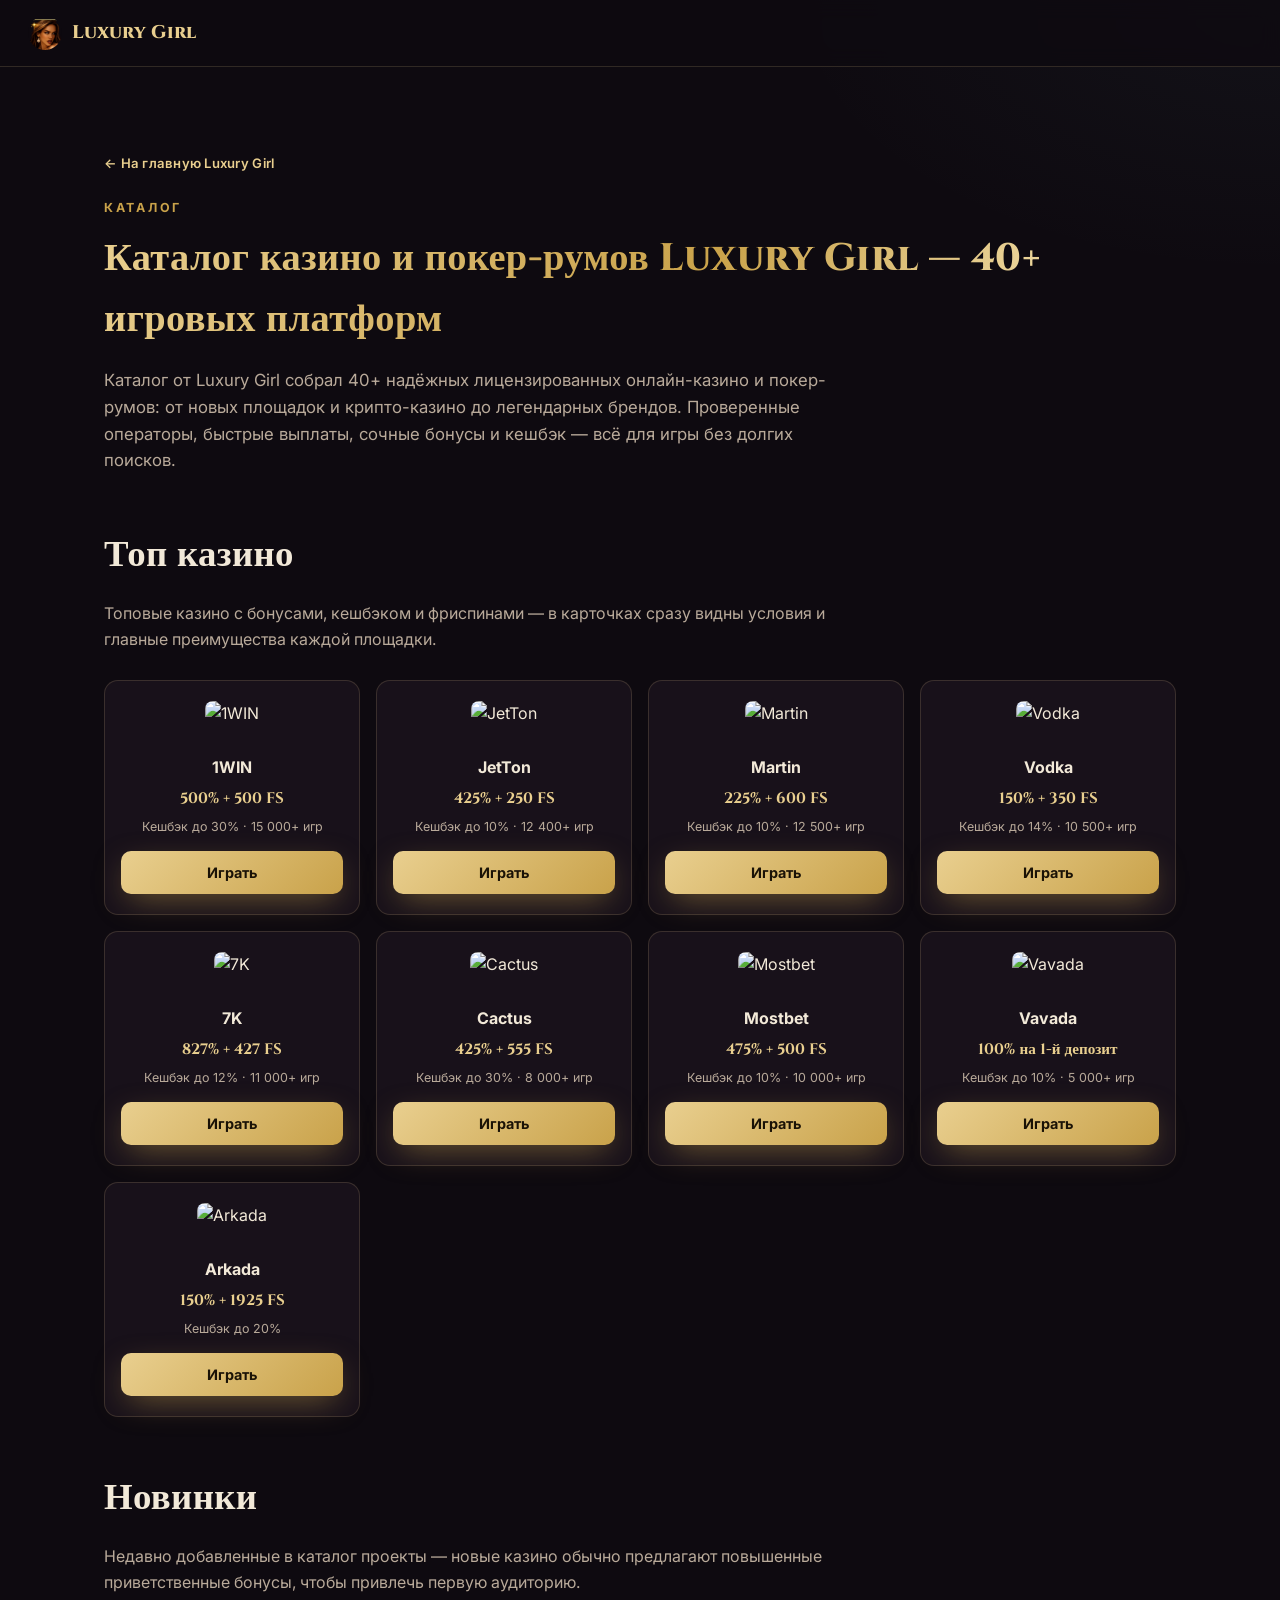
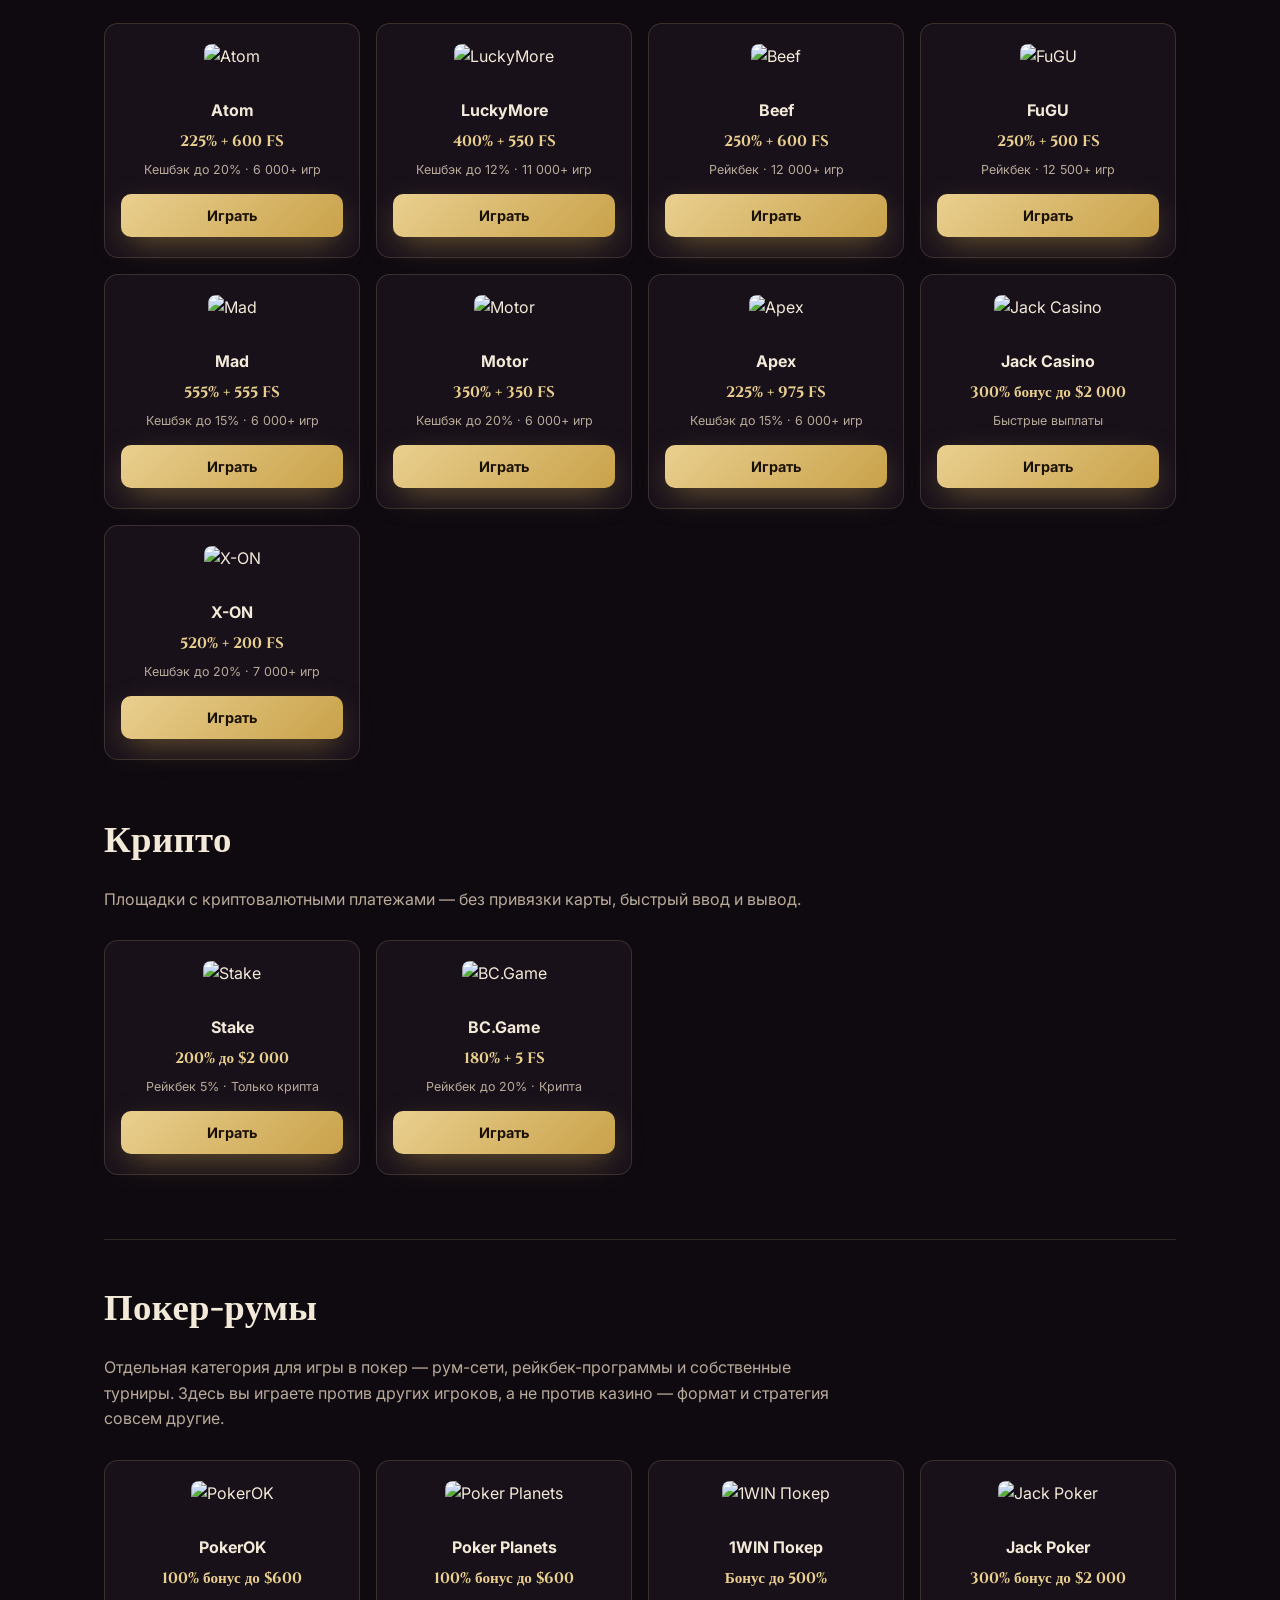
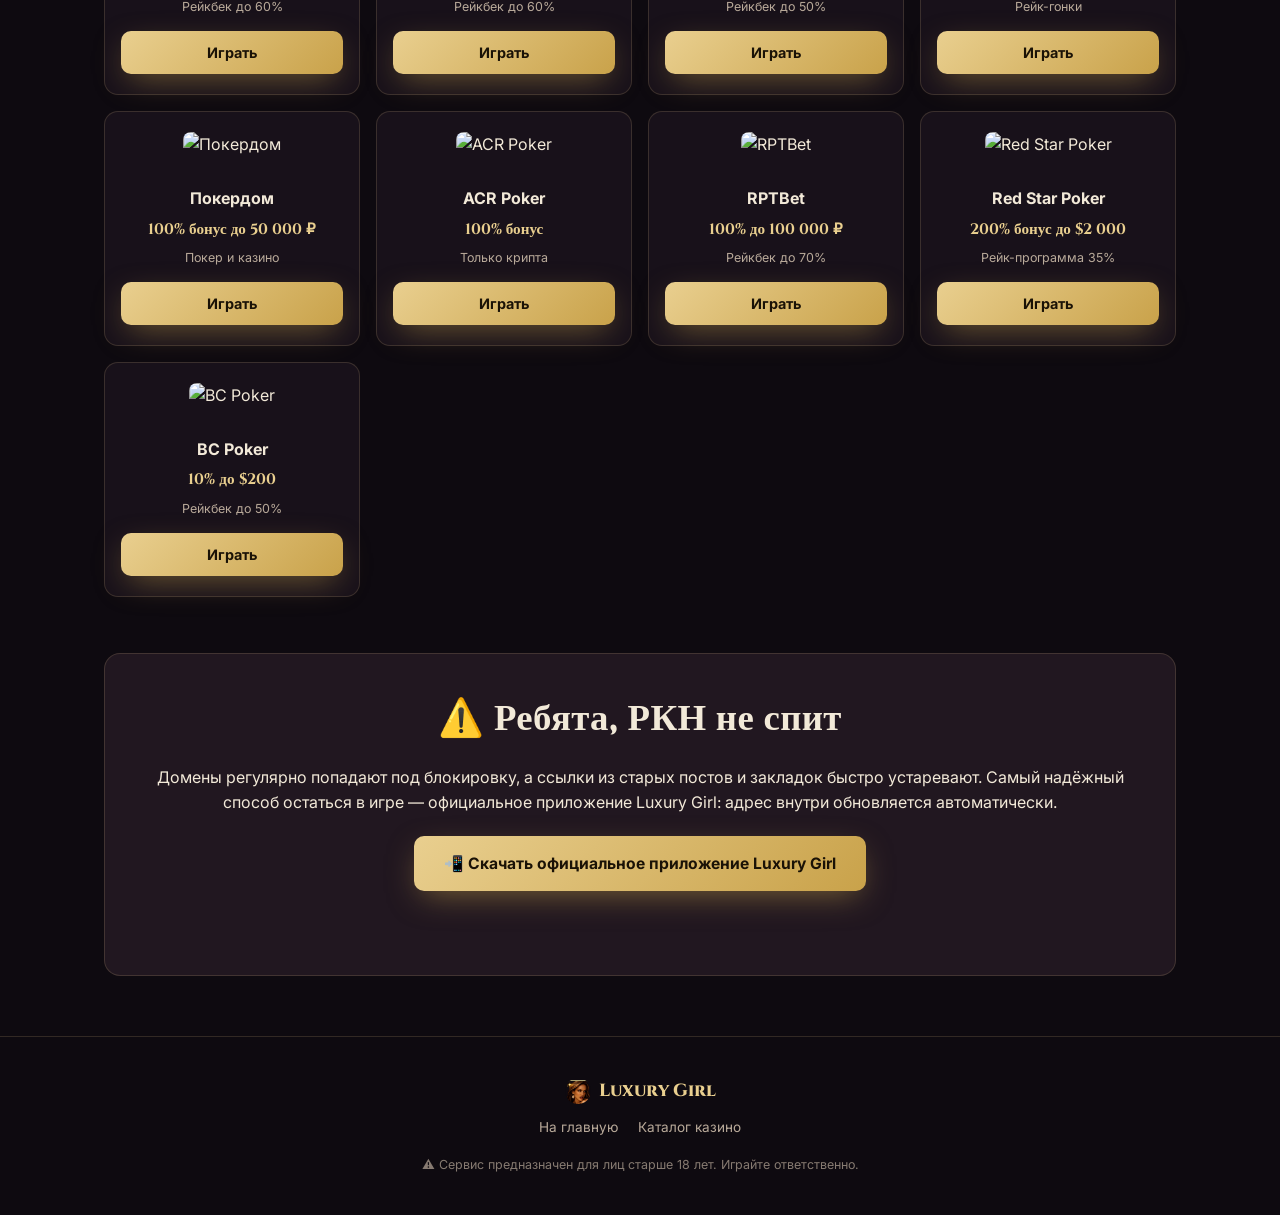
==== commit 1004b076: "Rewrite H1, title, description, lede (40+ platforms)" ====
--- a/catalog/index.html
+++ b/catalog/index.html
@@ -3,14 +3,14 @@
 <head>
 <meta charset="UTF-8"/>
 <meta name="viewport" content="width=device-width, initial-scale=1.0"/>
-<meta name="description" content="Каталог Luxury Girl: 29+ казино и покер-румов с бонусами, кешбэком и фриспинами. Рабочая ссылка на каждую площадку."/>
+<meta name="description" content="Каталог лучших онлайн-казино и покер-румов от Luxury Girl: 40+ проверенных площадок с надёжной репутацией, быстрыми выплатами и максимальными бонусами."/>
 <meta name="robots" content="index, follow, max-snippet:-1, max-image-preview:large, max-video-preview:-1"/>
-<title>Топ казино Luxury Girl — 29+ проверенных площадок</title>
+<title>Топ казино от Luxury Girl — 40+ надежных игровых площадок</title>
 <link rel="canonical" href="https://luxury-girl-apps.github.io/catalog/"/>
 <link rel="icon" type="image/x-icon" href="https://luxury-girl-apps.github.io/favicon.ico"/>
 <meta name="theme-color" content="#0a0806"/>
-<meta property="og:title" content="Топ казино Luxury Girl — 29+ проверенных площадок"/>
-<meta property="og:description" content="Каталог Luxury Girl: 29+ казино и покер-румов с бонусами, кешбэком и фриспинами. Рабочая ссылка на каждую площадку."/>
+<meta property="og:title" content="Топ казино от Luxury Girl — 40+ надежных игровых площадок"/>
+<meta property="og:description" content="Каталог лучших онлайн-казино и покер-румов от Luxury Girl: 40+ проверенных площадок с надёжной репутацией, быстрыми выплатами и максимальными бонусами."/>
 <meta property="og:type" content="website"/>
 <meta property="og:url" content="https://luxury-girl-apps.github.io/catalog/"/>
 <meta property="og:locale" content="ru_RU"/>
@@ -45,8 +45,8 @@
   <div class="container">
     <a class="back-link" href="https://luxury-girl-apps.github.io/">← На главную Luxury Girl</a>
     <div class="section-label">Каталог</div>
-    <h1 class="page-title">Каталог казино и покер-румов Luxury Girl — 29+ площадок</h1>
-    <p class="lede">29+ казино и покер-румов в каталоге Luxury Girl: топ казино, новинки и крипто-площадки с бонусами, кешбэком и фриспинами.</p>
+    <h1 class="page-title">Каталог казино и покер-румов Luxury Girl — 40+ игровых платформ</h1>
+    <p class="lede">Каталог от Luxury Girl собрал 40+ надёжных лицензированных онлайн-казино и покер-румов: от новых площадок и крипто-казино до легендарных брендов. Проверенные операторы, быстрые выплаты, сочные бонусы и кешбэк — всё для игры без долгих поисков.</p>
 
     <div class="catalog-section">
       <h2>Топ казино</h2>
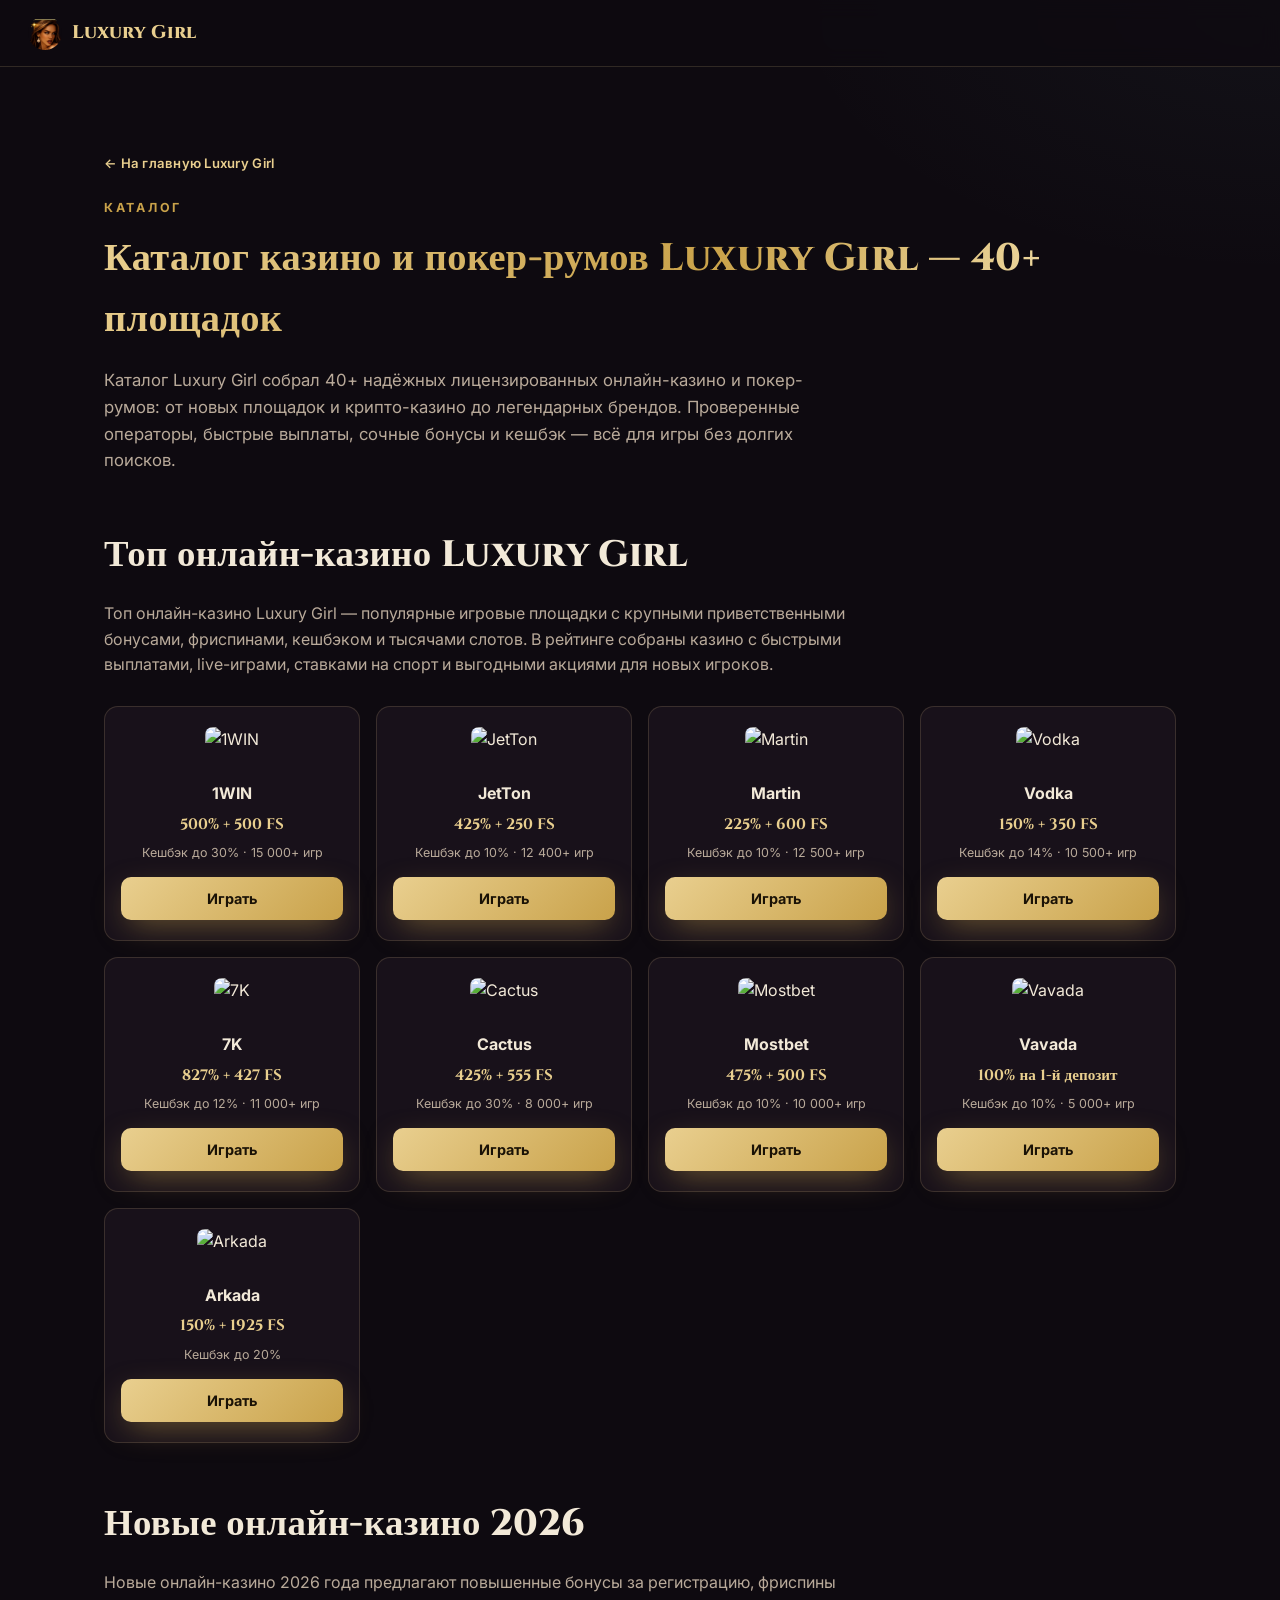
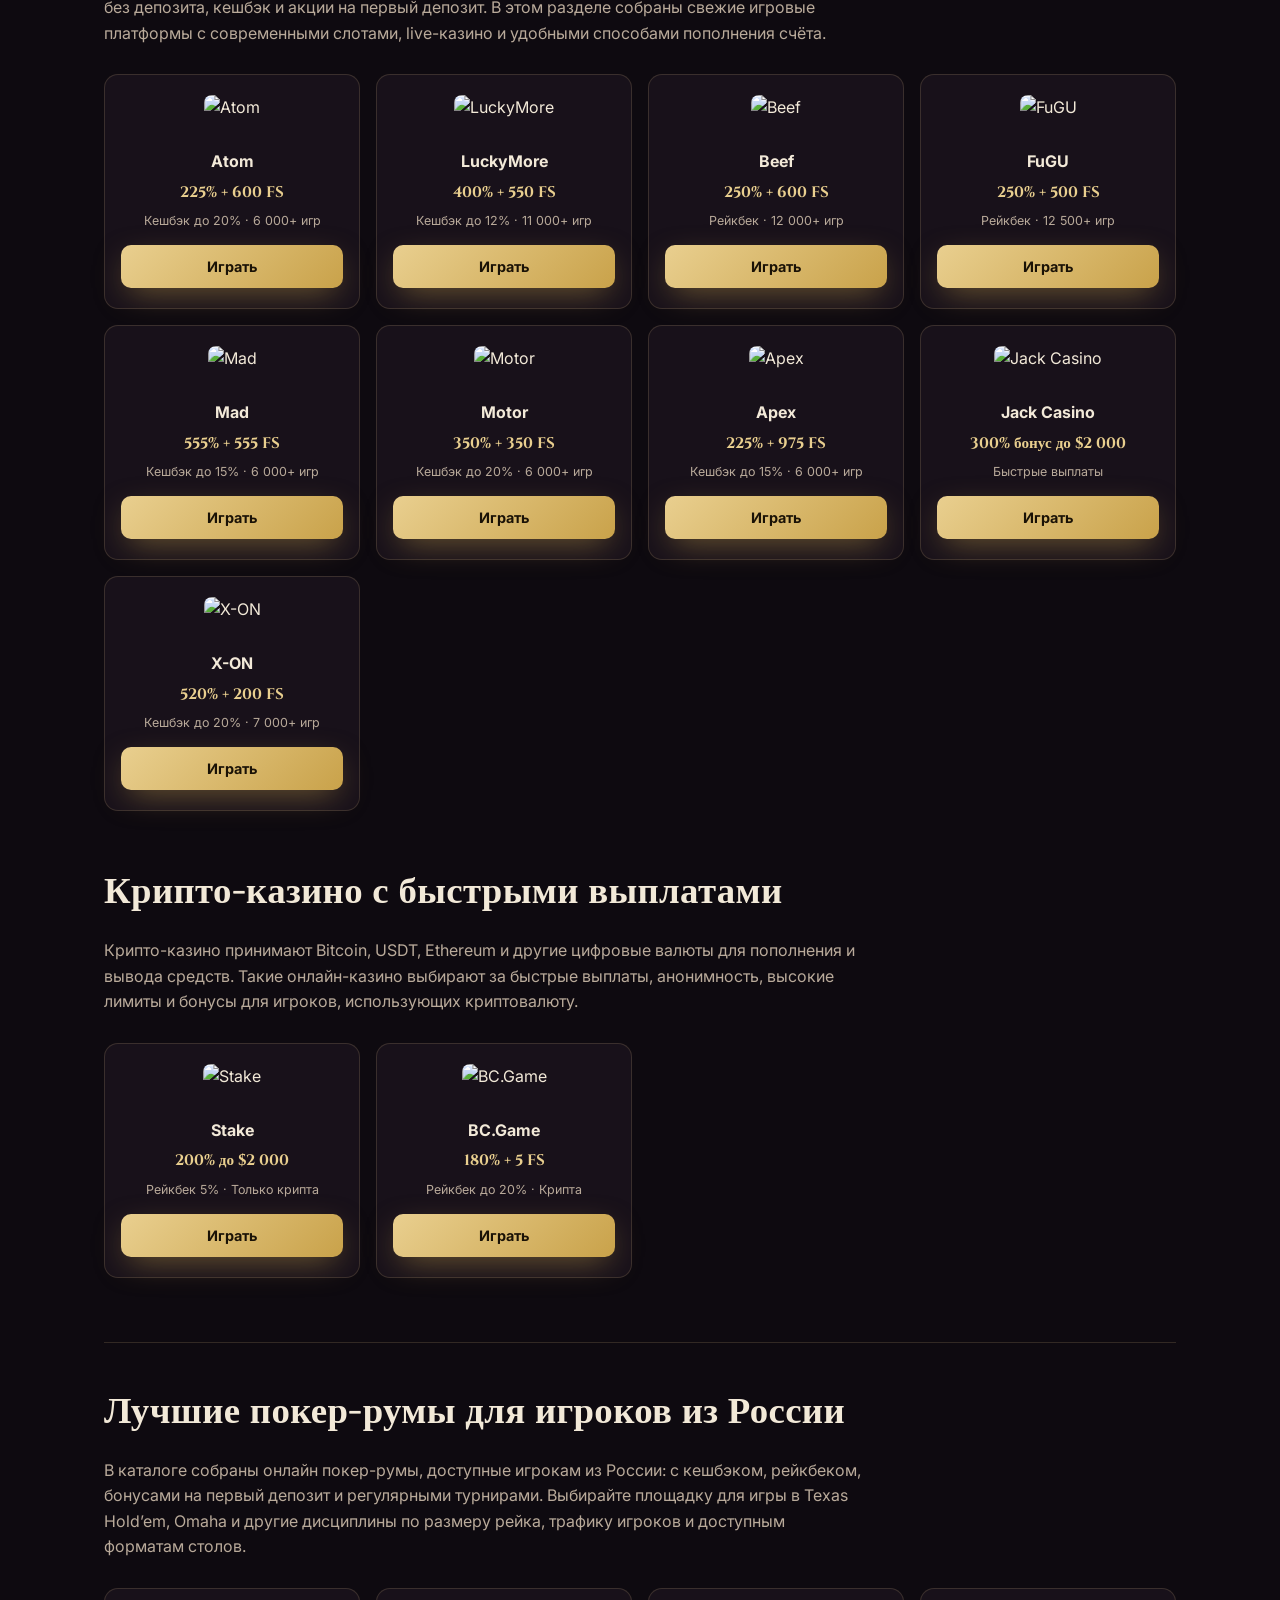
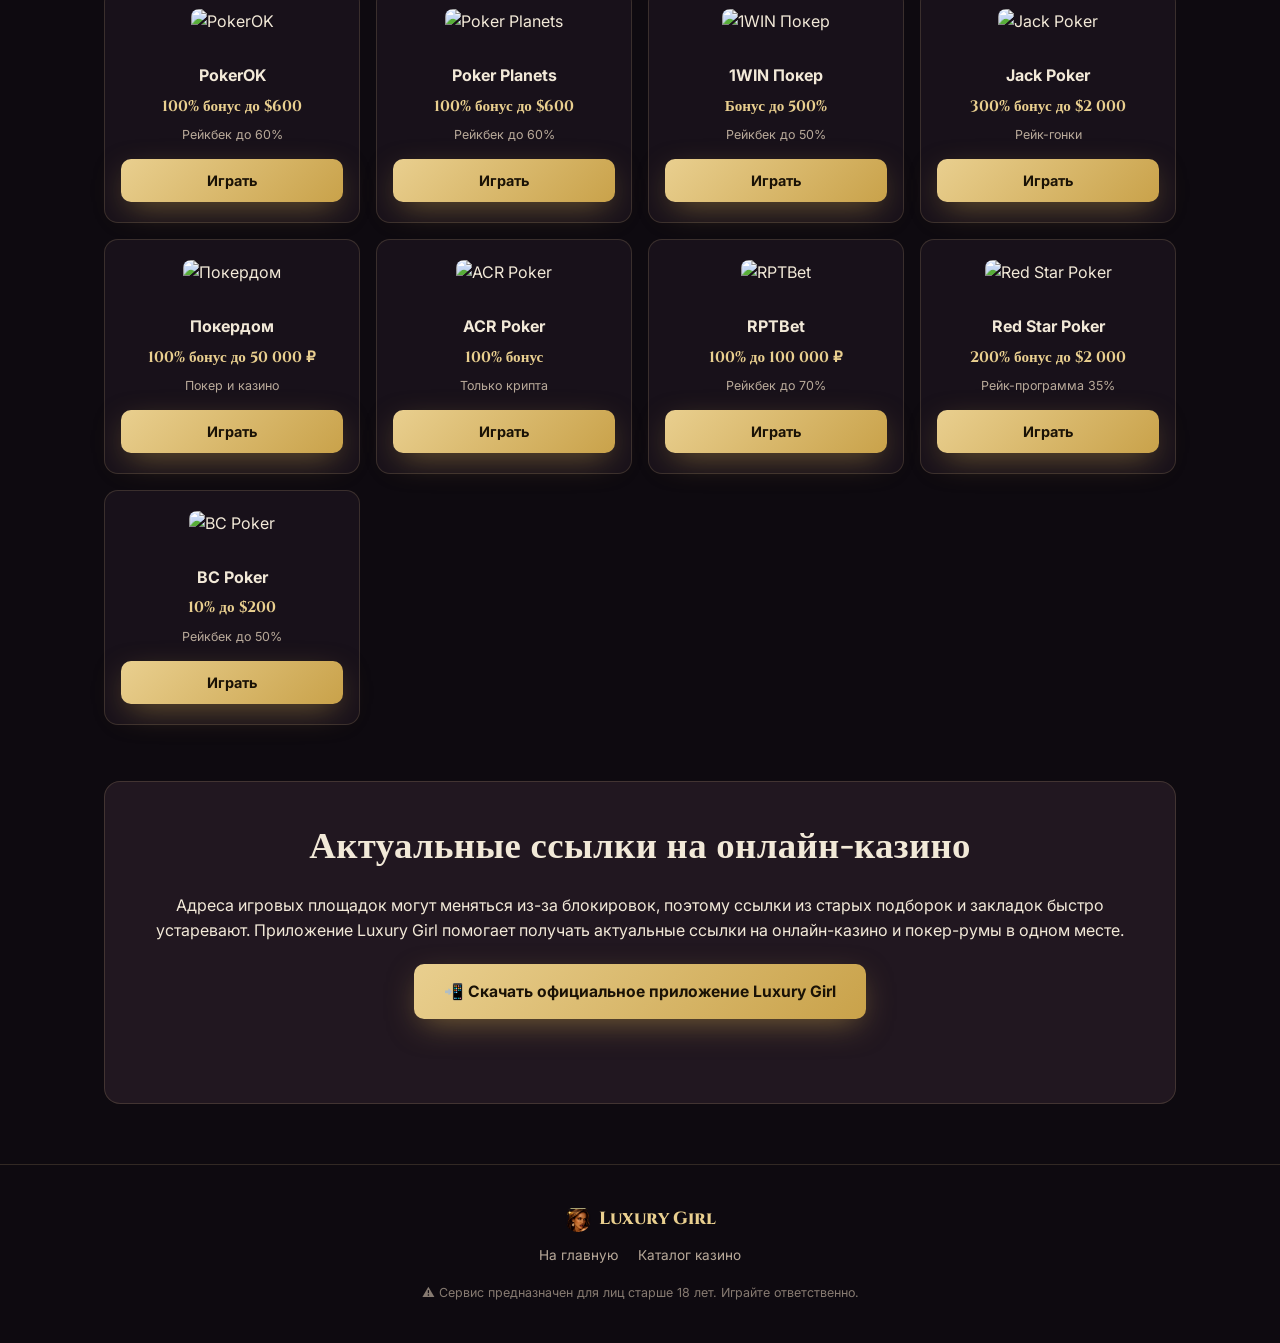
==== commit 9c39ba69: "SEO cluster rewrite: distinct H2 topics per section, no keyword overlap" ====
--- a/catalog/index.html
+++ b/catalog/index.html
@@ -45,12 +45,12 @@
   <div class="container">
     <a class="back-link" href="https://luxury-girl-apps.github.io/">← На главную Luxury Girl</a>
     <div class="section-label">Каталог</div>
-    <h1 class="page-title">Каталог казино и покер-румов Luxury Girl — 40+ игровых платформ</h1>
-    <p class="lede">Каталог от Luxury Girl собрал 40+ надёжных лицензированных онлайн-казино и покер-румов: от новых площадок и крипто-казино до легендарных брендов. Проверенные операторы, быстрые выплаты, сочные бонусы и кешбэк — всё для игры без долгих поисков.</p>
+    <h1 class="page-title">Каталог казино и покер-румов Luxury Girl — 40+ площадок</h1>
+    <p class="lede">Каталог Luxury Girl собрал 40+ надёжных лицензированных онлайн-казино и покер-румов: от новых площадок и крипто-казино до легендарных брендов. Проверенные операторы, быстрые выплаты, сочные бонусы и кешбэк — всё для игры без долгих поисков.</p>
 
     <div class="catalog-section">
-      <h2>Топ казино</h2>
-      <p class="snippet">Топовые казино с бонусами, кешбэком и фриспинами — в карточках сразу видны условия и главные преимущества каждой площадки.</p>
+      <h2>Топ онлайн-казино Luxury Girl</h2>
+      <p class="snippet">Топ онлайн-казино Luxury Girl — популярные игровые площадки с крупными приветственными бонусами, фриспинами, кешбэком и тысячами слотов. В рейтинге собраны казино с быстрыми выплатами, live-играми, ставками на спорт и выгодными акциями для новых игроков.</p>
       <div class="play-catalog-grid">
       <div class="play-card">
         <img src="https://luxurygirl.online/logos/logo_1win.png" alt="1WIN" class="play-card-logo" loading="lazy">
@@ -119,8 +119,8 @@
     </div>
 
     <div class="catalog-section">
-      <h2>Новинки</h2>
-      <p class="snippet">Недавно добавленные в каталог проекты — новые казино обычно предлагают повышенные приветственные бонусы, чтобы привлечь первую аудиторию.</p>
+      <h2>Новые онлайн-казино 2026</h2>
+      <p class="snippet">Новые онлайн-казино 2026 года предлагают повышенные бонусы за регистрацию, фриспины без депозита, кешбэк и акции на первый депозит. В этом разделе собраны свежие игровые платформы с современными слотами, live-казино и удобными способами пополнения счёта.</p>
       <div class="play-catalog-grid">
       <div class="play-card">
         <img src="https://luxurygirl.online/logos/logo_atom.png" alt="Atom" class="play-card-logo" loading="lazy">
@@ -189,8 +189,8 @@
     </div>
 
     <div class="catalog-section">
-      <h2>Крипто</h2>
-      <p class="snippet">Площадки с криптовалютными платежами — без привязки карты, быстрый ввод и вывод.</p>
+      <h2>Крипто-казино с быстрыми выплатами</h2>
+      <p class="snippet">Крипто-казино принимают Bitcoin, USDT, Ethereum и другие цифровые валюты для пополнения и вывода средств. Такие онлайн-казино выбирают за быстрые выплаты, анонимность, высокие лимиты и бонусы для игроков, использующих криптовалюту.</p>
       <div class="play-catalog-grid">
       <div class="play-card">
         <img src="https://luxurygirl.online/logos/logo_stake.webp" alt="Stake" class="play-card-logo" loading="lazy">
@@ -210,8 +210,8 @@
     </div>
 
     <div class="catalog-section poker-divider">
-      <h2>Покер-румы</h2>
-      <p class="snippet">Отдельная категория для игры в покер — рум-сети, рейкбек-программы и собственные турниры. Здесь вы играете против других игроков, а не против казино — формат и стратегия совсем другие.</p>
+      <h2>Лучшие покер-румы для игроков из России</h2>
+      <p class="snippet">В каталоге собраны онлайн покер-румы, доступные игрокам из России: с кешбэком, рейкбеком, бонусами на первый депозит и регулярными турнирами. Выбирайте площадку для игры в Texas Hold’em, Omaha и другие дисциплины по размеру рейка, трафику игроков и доступным форматам столов.</p>
       <div class="play-catalog-grid">
       <div class="play-card">
         <img src="https://luxurygirl.online/logos/logo_pokerok.png" alt="PokerOK" class="play-card-logo" loading="lazy">
@@ -280,8 +280,8 @@
     </div>
 
     <div class="rkn-warning">
-      <h2>⚠️ Ребята, РКН не спит</h2>
-      <p>Домены регулярно попадают под блокировку, а ссылки из старых постов и закладок быстро устаревают. Самый надёжный способ остаться в игре — официальное приложение Luxury Girl: адрес внутри обновляется автоматически.</p>
+      <h2>Актуальные ссылки на онлайн-казино</h2>
+      <p>Адреса игровых площадок могут меняться из-за блокировок, поэтому ссылки из старых подборок и закладок быстро устаревают. Приложение Luxury Girl помогает получать актуальные ссылки на онлайн-казино и покер-румы в одном месте.</p>
       <div class="cta-group" style="justify-content:center;margin-top:20px">
         <a class="btn-primary" href="https://luxurygirl.online/">📲 Скачать официальное приложение Luxury Girl</a>
       </div>
